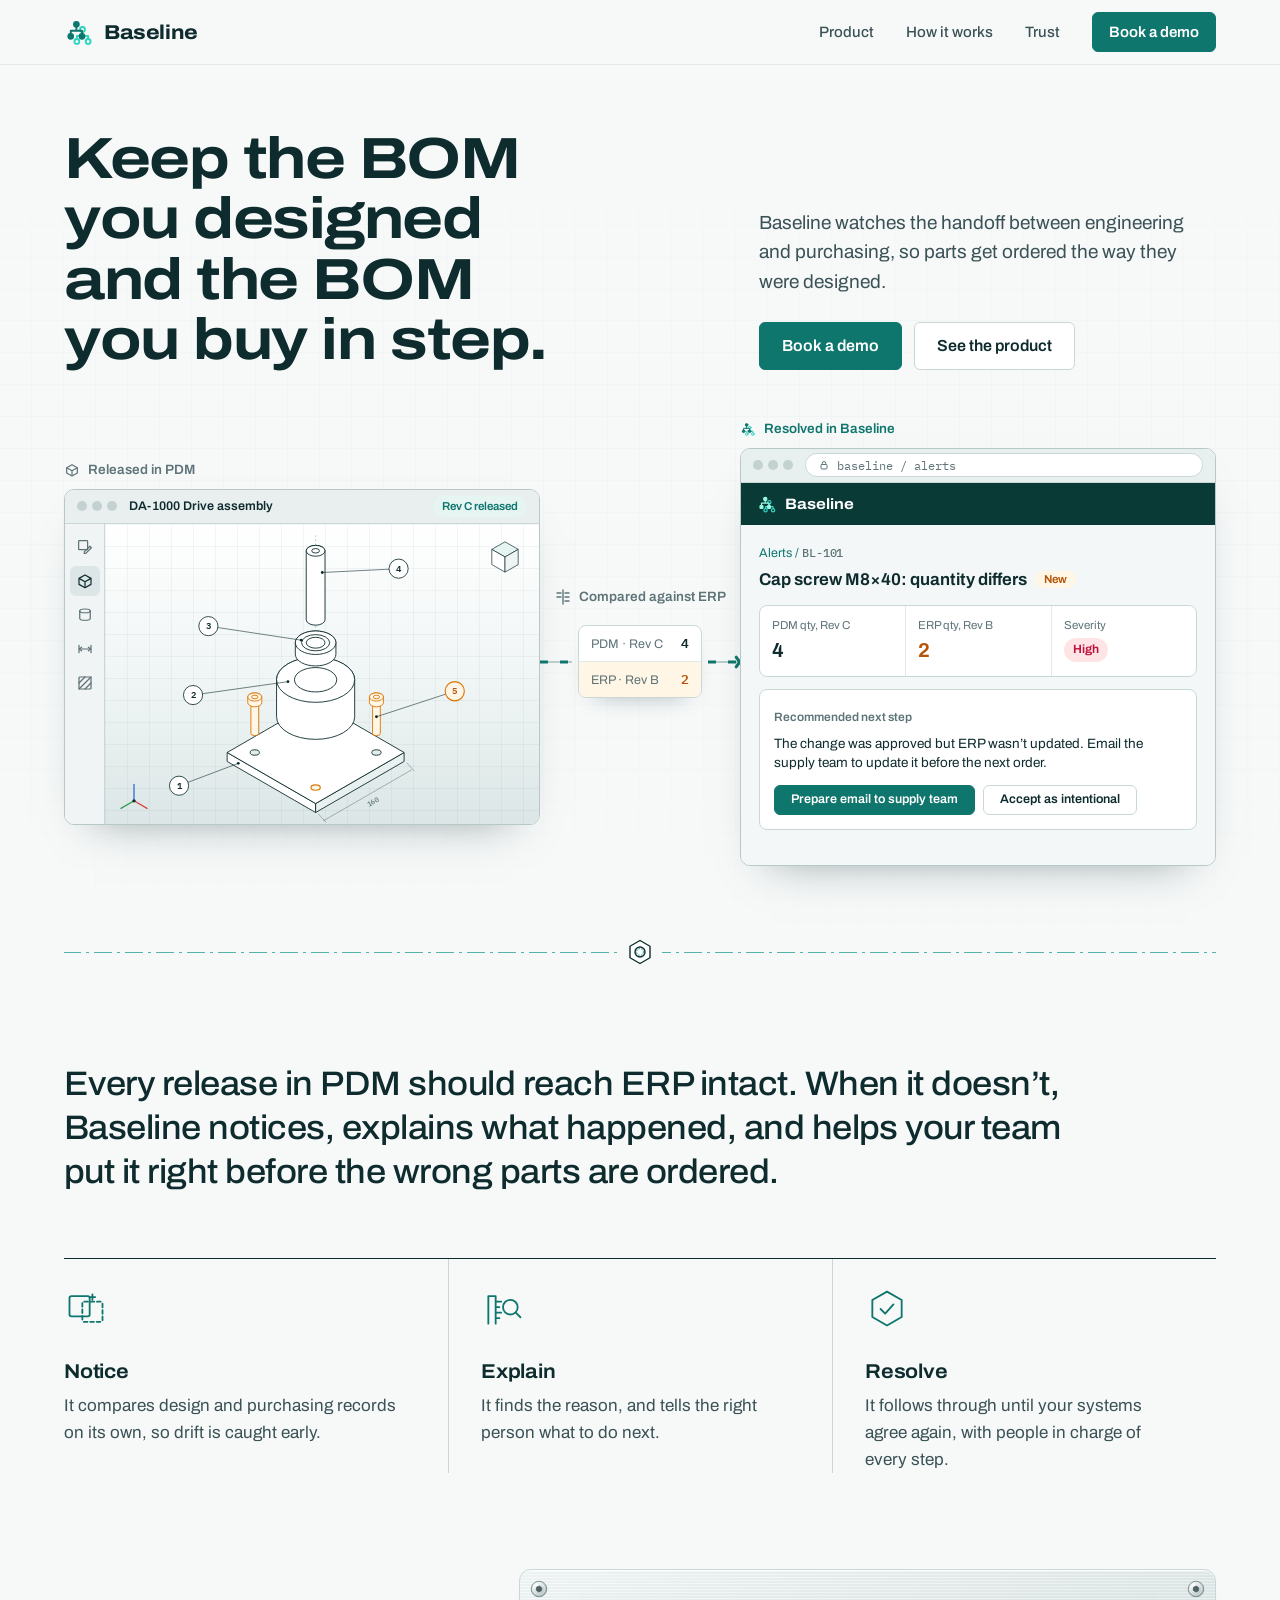
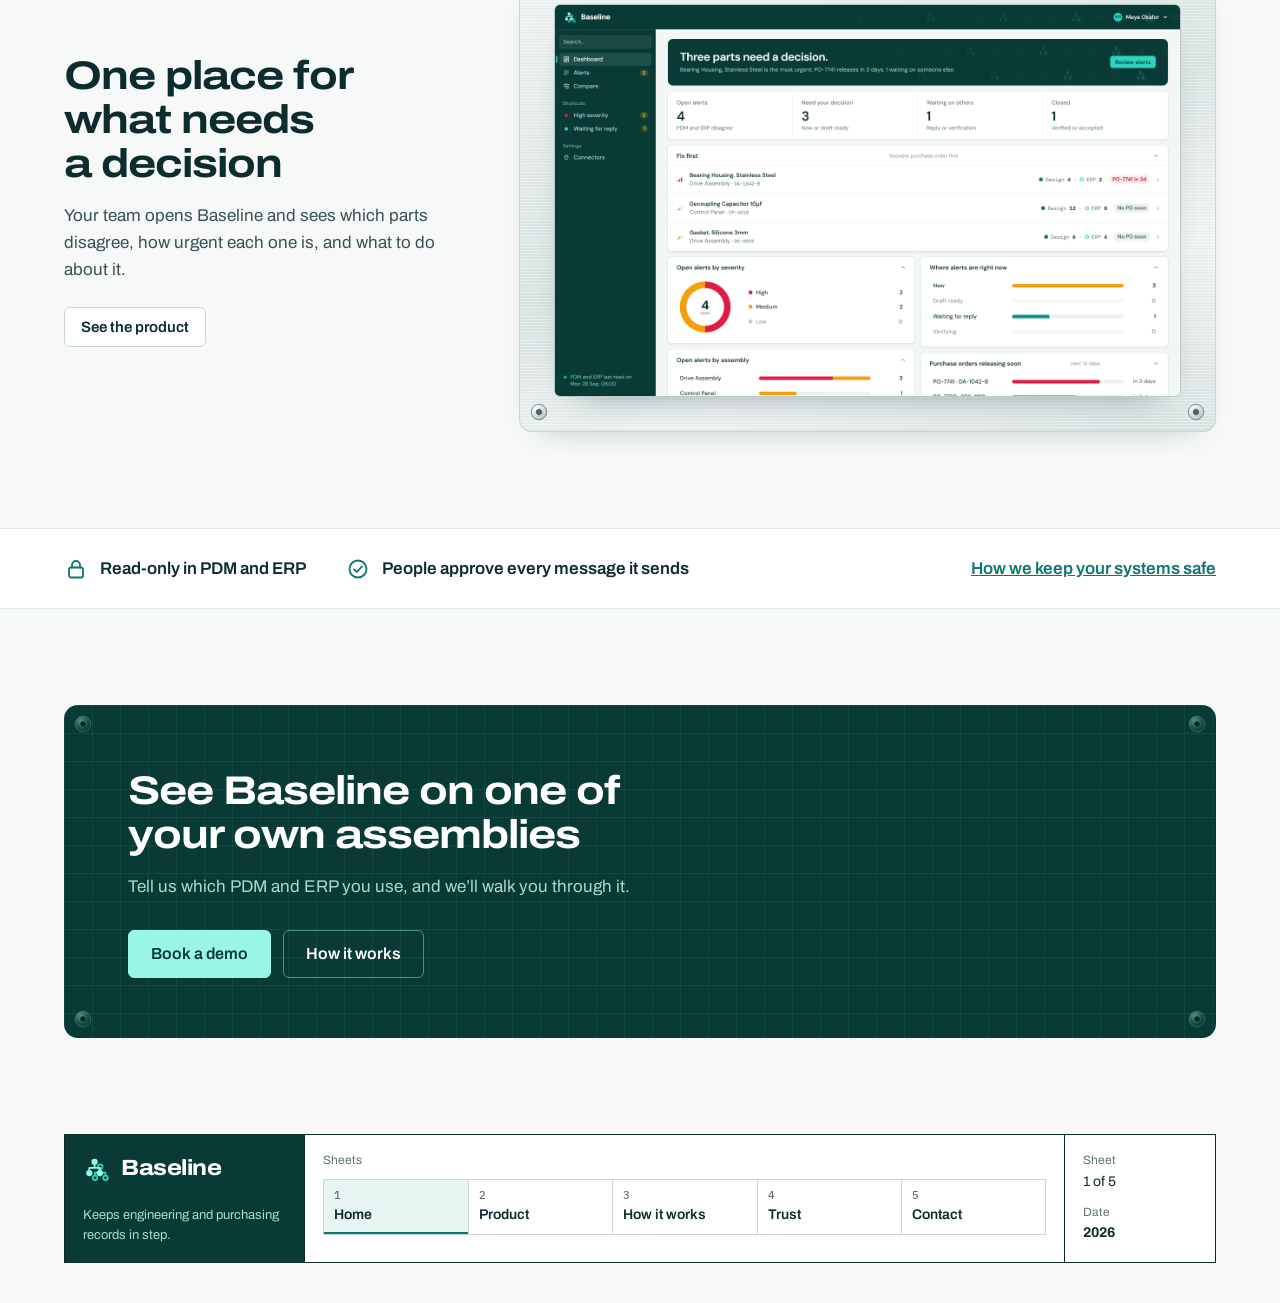
==== baseline-website/index.html @ caf416b6 "initial_draft_website" ====
<!doctype html>
<html lang="en">
<head>
<meta charset="utf-8">
<meta name="viewport" content="width=device-width, initial-scale=1">
<title>Baseline | Keep PDM and ERP in step</title>
<meta name="description" content="Baseline keeps the BOM your engineers release and the BOM your purchasing team orders from in agreement.">
<link rel="icon" href="assets/img/logo.svg" type="image/svg+xml">
<link rel="preconnect" href="https://fonts.googleapis.com">
<link rel="preconnect" href="https://fonts.gstatic.com" crossorigin>
<link href="https://fonts.googleapis.com/css2?family=Archivo:wdth,wght@62..125,400..800&family=IBM+Plex+Mono:wght@400;500;600&display=swap" rel="stylesheet">
<link rel="stylesheet" href="assets/css/styles.css">
</head>
<body>
<a class="skip" href="#main">Skip to content</a>

<header class="nav">
  <div class="wrap nav-in">
    <a class="brand" href="index.html" aria-label="Baseline home"><img src="assets/img/logo.svg" width="30" height="30" alt="">Baseline</a>
    <button class="nav-toggle" type="button" aria-expanded="false" aria-controls="nav-links">Menu</button>
    <nav id="nav-links" class="nav-links" aria-label="Primary">
      <a href="product.html">Product</a>
      <a href="how-it-works.html">How it works</a>
      <a href="trust.html">Trust</a>
      <a class="btn btn-p" href="contact.html">Book a demo</a>
    </nav>
  </div>
</header>

<main id="main">

<section class="hero">
  <div class="wrap">
    <div class="hero-top">
      <h1>Keep the BOM you designed and the BOM you buy in step.</h1>
      <div>
        <p class="lede">Baseline watches the handoff between engineering and purchasing, so parts get ordered the way they were designed.</p>
        <div class="cta-row">
          <a class="btn btn-p btn-lg" href="contact.html">Book a demo</a>
          <a class="btn btn-lg" href="product.html">See the product</a>
        </div>
      </div>
    </div>

    <!-- Story: released in PDM, compared against ERP, resolved in Baseline -->
    <div class="story" role="img" aria-label="A CAD tool shows the drive assembly released at Rev C with four cap screws. Baseline compares this PDM record against the ERP record, which still shows a quantity of two, and raises an alert recommending an email to the supply team.">
      <div class="win-wrap" aria-hidden="true">
          <p class="win-cap"><svg viewBox="0 0 24 24" fill="none" stroke="currentColor" stroke-width="1.8" stroke-linejoin="round"><path d="M4 8.5l8-4.5 8 4.5v8l-8 4.5-8-4.5z"/><path d="M4 8.5l8 4.5 8-4.5M12 13v8"/></svg>Released in PDM</p>
          <div class="win win-cad">
            <div class="win-bar"><span class="dots"><i></i><i></i><i></i></span><span class="win-t">DA-1000 Drive assembly</span><span class="win-tag">Rev C released</span></div>
            <div class="cad-in">
              <div class="cad-tools">
                <span><svg viewBox="0 0 24 24" fill="none" stroke="currentColor" stroke-width="1.6" stroke-linecap="round" stroke-linejoin="round"><rect x="3.5" y="3.5" width="12" height="12" rx="1"/><path d="M13 20.5l7.5-7.5-2-2L11 18.5v2z"/></svg></span>
                <span><svg viewBox="0 0 24 24" fill="none" stroke="currentColor" stroke-width="1.6" stroke-linejoin="round"><path d="M4 8.5l8-4.5 8 4.5v8l-8 4.5-8-4.5z"/><path d="M4 8.5l8 4.5 8-4.5M12 13v8"/></svg></span>
                <span><svg viewBox="0 0 24 24" fill="none" stroke="currentColor" stroke-width="1.6" stroke-linecap="round"><ellipse cx="12" cy="6.5" rx="7" ry="2.5"/><path d="M5 6.5v10c0 1.4 3.1 2.5 7 2.5s7-1.1 7-2.5v-10"/></svg></span>
                <span><svg viewBox="0 0 24 24" fill="none" stroke="currentColor" stroke-width="1.6" stroke-linecap="round" stroke-linejoin="round"><path d="M4 7v10M20 7v10M4 12h16"/><path d="M7.5 9.5L4.5 12l3 2.5M16.5 9.5l3 2.5-3 2.5"/></svg></span>
                <span><svg viewBox="0 0 24 24" fill="none" stroke="currentColor" stroke-width="1.6" stroke-linecap="round"><rect x="4" y="4" width="16" height="16" rx="1"/><path d="M4 12l8-8M4 20L20 4M12 20l8-8"/></svg></span>
              </div>
              <div class="cad-vp">
<!--ASSEMBLY-->
<svg class="asm" viewBox="40 0 500 470" aria-hidden="true">
<g class="cl"><path d="M280 452V18"/><path d="M375.3 358V268"/><path d="M184.7 358V268"/></g>
<g class="parts">
<g class="p1">
<path class="ln fill" pathLength="1" d="M141.4 358L280 438L280 452L141.4 372Z"/>
<path class="ln fill shade" pathLength="1" d="M418.6 358L280 438L280 452L418.6 372Z"/>
<path class="ln fill" pathLength="1" d="M280 278L418.6 358L280 438L141.4 358Z"/>
<ellipse class="ln hole miss" pathLength="1" cx="280" cy="413" rx="7.3" ry="4.2"/>
<ellipse class="ln hole" pathLength="1" cx="375.3" cy="358" rx="7.3" ry="4.2"/>
<ellipse class="ln hole" pathLength="1" cx="184.7" cy="358" rx="7.3" ry="4.2"/>
<ellipse class="ln hole miss" pathLength="1" cx="280" cy="303" rx="7.3" ry="4.2"/>
</g>
<g class="p5">
<path class="ln bolt fill" pathLength="1" d="M369.2 280L369.2 328A6.1 3.5 0 0 0 381.4 328L381.4 280A6.1 3.5 0 0 0 369.2 280Z"/><ellipse class="ln bolt fill" pathLength="1" cx="375.3" cy="280" rx="6.1" ry="3.5"/>
<path class="ln bolt fill" pathLength="1" d="M364.3 271L364.3 280A11 6.4 0 0 0 386.3 280L386.3 271A11 6.4 0 0 0 364.3 271Z"/><ellipse class="ln bolt fill" pathLength="1" cx="375.3" cy="271" rx="11" ry="6.4"/>
<ellipse class="ln bolt" pathLength="1" cx="375.3" cy="271" rx="4.9" ry="2.8"/>
<path class="ln bolt fill" pathLength="1" d="M178.6 280L178.6 328A6.1 3.5 0 0 0 190.8 328L190.8 280A6.1 3.5 0 0 0 178.6 280Z"/><ellipse class="ln bolt fill" pathLength="1" cx="184.7" cy="280" rx="6.1" ry="3.5"/>
<path class="ln bolt fill" pathLength="1" d="M173.7 271L173.7 280A11 6.4 0 0 0 195.7 280L195.7 271A11 6.4 0 0 0 173.7 271Z"/><ellipse class="ln bolt fill" pathLength="1" cx="184.7" cy="271" rx="11" ry="6.4"/>
<ellipse class="ln bolt" pathLength="1" cx="184.7" cy="271" rx="4.9" ry="2.8"/>
</g>
<g class="p2">
<path class="ln fill" pathLength="1" d="M218.8 244L218.8 302A61.2 35.4 0 0 0 341.2 302L341.2 244A61.2 35.4 0 0 0 218.8 244Z"/><ellipse class="ln fill" pathLength="1" cx="280" cy="244" rx="61.2" ry="35.4"/>
<ellipse class="ln" pathLength="1" cx="280" cy="244" rx="33.1" ry="19.1"/>
</g>
<g class="p3">
<path class="ln fill" pathLength="1" d="M248.2 186L248.2 204A31.8 18.4 0 0 0 311.8 204L311.8 186A31.8 18.4 0 0 0 248.2 186Z"/><ellipse class="ln fill" pathLength="1" cx="280" cy="186" rx="31.8" ry="18.4"/>
<ellipse class="ln" pathLength="1" cx="280" cy="186" rx="22" ry="12.7"/>
<ellipse class="ln" pathLength="1" cx="280" cy="186" rx="14.7" ry="8.5"/>
</g>
<g class="p4">
<path class="ln fill" pathLength="1" d="M265.3 42L265.3 150A14.7 8.5 0 0 0 294.7 150L294.7 42A14.7 8.5 0 0 0 265.3 42Z"/><ellipse class="ln fill" pathLength="1" cx="280" cy="42" rx="14.7" ry="8.5"/>
<ellipse class="ln" pathLength="1" cx="280" cy="42" rx="6.1" ry="3.5"/>
</g>
</g>
<g class="balloons">
<g class="bl"><path class="lead" d="M80 404.7L158.8 375"/><circle class="dot" cx="158.8" cy="375" r="2.2"/><circle class="ring" cx="66" cy="410" r="15"/><text x="66" y="415">1</text></g>
<g class="bl"><path class="lead" d="M102.9 265.9L236.7 247"/><circle class="dot" cx="236.7" cy="247" r="2.2"/><circle class="ring" cx="88" cy="268" r="15"/><text x="88" y="273">2</text></g>
<g class="bl"><path class="lead" d="M126.8 162.2L257.5 182"/><circle class="dot" cx="257.5" cy="182" r="2.2"/><circle class="ring" cx="112" cy="160" r="15"/><text x="112" y="165">3</text></g>
<g class="bl"><path class="lead" d="M395 70.8L290.4 76"/><circle class="dot" cx="290.4" cy="76" r="2.2"/><circle class="ring" cx="410" cy="70" r="15"/><text x="410" y="75">4</text></g>
<g class="bl bl-miss"><path class="lead" d="M483.7 266.6L375.3 302"/><circle class="dot" cx="375.3" cy="302" r="2.2"/><circle class="ring" cx="498" cy="262" r="15"/><text x="498" y="267">5</text></g>
</g>
<g class="dim"><path d="M422.6 374L434.7 387M284 454L296.1 467"/><path class="arr" d="M430.7 385L292.1 465"/><text transform="translate(371.4 439) rotate(-30)">160</text></g>
</svg>
<!--/ASSEMBLY-->
                <svg class="vcube" viewBox="0 0 90 96"><path d="M45 16l27 15.5-27 15.5-27-15.5z" fill="#E6F4F2" stroke="#0E2B2E" stroke-width="1.4" stroke-linejoin="round"/><path d="M18 31.5l27 15.5v31L18 62.5z" fill="#FFFFFF" stroke="#0E2B2E" stroke-width="1.4" stroke-linejoin="round"/><path d="M45 47l27-15.5v31L45 78z" fill="#EEF3F3" stroke="#0E2B2E" stroke-width="1.4" stroke-linejoin="round"/></svg>
                <svg class="triad" viewBox="0 0 70 70"><g stroke-width="2.4" stroke-linecap="round" fill="none"><path d="M35 42L59 56" stroke="#D9463B"/><path d="M35 42L11 56" stroke="#2E9D4F"/><path d="M35 42V12" stroke="#2F6FD6"/></g><circle cx="35" cy="42" r="3" fill="#0E2B2E"/></svg>
              </div>
            </div>
          </div>
      </div>

      <div class="story-mid" aria-hidden="true">
        <p class="win-cap"><svg viewBox="0 0 16 16" fill="none" stroke="currentColor" stroke-width="1.4" stroke-linecap="round"><path d="M8 1v14"/><path d="M2 4h4M2 8h4M10 4h4M10 8h4M10 12h4"/></svg>Compared against ERP</p>
        <div class="rec-flow">
          <svg class="wire wire-l" viewBox="0 0 100 20" preserveAspectRatio="none"><path class="wire-base" d="M0 10H100"/><path class="wire-flow" d="M0 10H100"/></svg>
          <div class="rec-chip">
            <div class="rec-row"><span>PDM · Rev C</span><b>4</b></div>
            <div class="rec-row rec-diff"><span>ERP · Rev B</span><b>2</b></div>
          </div>
          <svg class="wire wire-r" viewBox="0 0 100 20" preserveAspectRatio="none"><path class="wire-base" d="M0 10H100"/><path class="wire-flow" d="M0 10H100"/><path class="wire-head" d="M88 3L99 10L88 17"/></svg>
        </div>
      </div>

      <div class="win-wrap bl-wrap" aria-hidden="true">
        <p class="win-cap cap-bl"><img src="assets/img/logo.svg" width="16" height="16" alt="">Resolved in Baseline</p>
        <div class="win win-bl">
          <div class="win-bar bw"><span class="dots"><i></i><i></i><i></i></span><span class="bw-url"><svg viewBox="0 0 24 24" fill="none" stroke="currentColor" stroke-width="2" stroke-linecap="round"><rect x="6" y="11" width="12" height="9" rx="2"/><path d="M8.5 11V8.5a3.5 3.5 0 0 1 7 0V11"/></svg>baseline / alerts</span></div>
          <div class="bl-top"><img src="assets/img/logo-light.svg" width="20" height="20" alt="">Baseline</div>
          <div class="bl-body">
            <p class="bl-wait"><span class="spin"></span>Reading PDM and ERP…</p>
            <div class="bl-alert">
              <p class="bl-crumb">Alerts / <span class="pn">BL-101</span></p>
              <h4>Cap screw M8×40: quantity differs <span class="new">New</span></h4>
              <div class="bl-stats">
                <div><span>PDM qty, Rev C</span><b>4</b></div>
                <div class="st-erp"><span>ERP qty, Rev B</span><b>2</b></div>
                <div><span>Severity</span><b class="sev">High</b></div>
              </div>
              <div class="bl-rec">
                <span class="bl-k">Recommended next step</span>
                <p>The change was approved but ERP wasn’t updated. Email the supply team to update it before the next order.</p>
                <div class="bl-btns"><span class="btn btn-p btn-sm">Prepare email to supply team</span><span class="btn btn-sm">Accept as intentional</span></div>
              </div>
            </div>
          </div>
        </div>
      </div>
    </div>
  </div>
</section>

<div class="cl-rule" aria-hidden="true"></div>

<section class="sec">
  <div class="wrap">
    <p class="statement">Every release in PDM should reach ERP intact. When it doesn’t, Baseline notices, explains what happened, and helps your team put it right before the wrong parts are ordered.</p>
    <div class="pillars">
      <div class="pillar">
        <svg class="ic" viewBox="0 0 48 48" fill="none" stroke="currentColor" stroke-width="2" stroke-linecap="round" stroke-linejoin="round" aria-hidden="true"><rect x="6" y="10" width="22" height="22" rx="2"/><rect x="20" y="16" width="22" height="22" rx="2" stroke-dasharray="4 3"/><path d="M31 8v6M28 11h6"/></svg>
        <h3>Notice</h3>
        <p>It compares design and purchasing records on its own, so drift is caught early.</p>
      </div>
      <div class="pillar">
        <svg class="ic" viewBox="0 0 48 48" fill="none" stroke="currentColor" stroke-width="2" stroke-linecap="round" stroke-linejoin="round" aria-hidden="true"><path d="M8 40V10h8v30M16 16h6M16 22h4M16 28h6M16 34h4"/><circle cx="32" cy="22" r="8"/><path d="M38 28l5 5"/></svg>
        <h3>Explain</h3>
        <p>It finds the reason, and tells the right person what to do next.</p>
      </div>
      <div class="pillar">
        <svg class="ic" viewBox="0 0 48 48" fill="none" stroke="currentColor" stroke-width="2" stroke-linecap="round" stroke-linejoin="round" aria-hidden="true"><path d="M24 5l16 9.25v18.5L24 42 8 32.75v-18.5z"/><path d="M17 24l5 5 9-10"/></svg>
        <h3>Resolve</h3>
        <p>It follows through until your systems agree again, with people in charge of every step.</p>
      </div>
    </div>
  </div>
</section>

<section class="sec" style="padding-top:0">
  <div class="wrap glimpse">
    <div class="glimpse-copy">
      <h2>One place for what needs a decision</h2>
      <p>Your team opens Baseline and sees which parts disagree, how urgent each one is, and what to do about it.</p>
      <a class="btn" href="product.html">See the product</a>
    </div>
    <div class="plate bolted">
      <img src="assets/img/screens/dashboard.png" width="2880" height="1800" loading="lazy" alt="Baseline dashboard showing three parts that need a decision, with the bearing housing listed first because its purchase order releases in three days.">
    </div>
  </div>
</section>

<section class="trust-strip">
  <div class="wrap trust-in">
    <p><svg viewBox="0 0 24 24" fill="none" stroke="currentColor" stroke-width="1.8" stroke-linecap="round" stroke-linejoin="round" aria-hidden="true"><rect x="5" y="10.5" width="14" height="10" rx="2"/><path d="M8 10.5V8a4 4 0 0 1 8 0v2.5"/></svg>Read-only in PDM and ERP</p>
    <p><svg viewBox="0 0 24 24" fill="none" stroke="currentColor" stroke-width="1.8" stroke-linecap="round" stroke-linejoin="round" aria-hidden="true"><circle cx="12" cy="12" r="8.5"/><path d="M8 12.3l2.8 2.8 5.2-5.6"/></svg>People approve every message it sends</p>
    <a href="trust.html">How we keep your systems safe</a>
  </div>
</section>

<section class="cta-band">
  <div class="wrap">
    <div class="cta-plate bolted bolted-dark">
      <h2>See Baseline on one of your own assemblies</h2>
      <p>Tell us which PDM and ERP you use, and we’ll walk you through it.</p>
      <div class="cta-row"><a class="btn btn-mint btn-lg" href="contact.html">Book a demo</a><a class="btn btn-lg" href="how-it-works.html">How it works</a></div>
    </div>
  </div>
</section>

</main>

<footer class="foot">
  <div class="wrap">
    <div class="tblock">
      <div class="tb-brand"><strong><img src="assets/img/logo-light.svg" width="28" height="28" alt="">Baseline</strong><span>Keeps engineering and purchasing records in step.</span></div>
      <nav aria-label="Site"><span class="tb-label">Sheets</span>
        <div class="sheets"><a href="index.html" aria-current="page"><span>1</span>Home</a><a href="product.html"><span>2</span>Product</a><a href="how-it-works.html"><span>3</span>How it works</a><a href="trust.html"><span>4</span>Trust</a><a href="contact.html"><span>5</span>Contact</a></div>
      </nav>
      <div class="tb-meta"><div><span>Sheet</span>1 of 5</div><div><span>Date</span><b class="year">2026</b></div></div>
    </div>
  </div>
</footer>

<script src="assets/js/main.js"></script>
</body>
</html>
---- baseline-website/assets/css/styles.css ----
/* Baseline marketing site
   CAD workspace language: drawing paper, drafting ink, brand teal,
   amber reserved for a mismatch, screws and nuts as hardware. */

:root {
  --paper: #F7F9F9;
  --sheet: #FFFFFF;
  --ink: #0E2B2E;
  --body: #3A5155;
  --muted: #5E7478;
  --line: #C9D8D7;
  --grid: #E1EAE9;
  --panel: #F1F5F5;
  --teal: #0F766E;
  --teal-2: #0D9488;
  --teal-wash: #E6F4F2;
  --deep: #0A3A36;
  --deep-2: #0E4A45;
  --mint: #99F6E4;
  --amber: #D97706;
  --amber-ink: #B45309;
  --amber-wash: #FFF6E5;

  --sans: 'Archivo', system-ui, -apple-system, 'Segoe UI', sans-serif;
  --mono: 'IBM Plex Mono', ui-monospace, Consolas, monospace;

  --wrap: 1200px;
  --gut: 24px;
  --r: 6px;
  color-scheme: light;
}

*, *::before, *::after { box-sizing: border-box; }
html { scroll-behavior: smooth; }
body {
  margin: 0;
  background: var(--paper);
  color: var(--body);
  font: 400 17px/1.6 var(--sans);
  -webkit-font-smoothing: antialiased;
  text-rendering: optimizeLegibility;
}
img { max-width: 100%; height: auto; display: block; }
h1, h2, h3, h4, p, ul, ol, dl, dd, figure { margin: 0; }
ul, ol { padding: 0; list-style: none; }
a { color: var(--teal); }
:focus-visible { outline: 2px solid var(--teal-2); outline-offset: 2px; border-radius: 2px; }
.sr-only { position: absolute; width: 1px; height: 1px; overflow: hidden; clip: rect(0 0 0 0); white-space: nowrap; }
.skip { position: absolute; left: 16px; top: -60px; background: var(--ink); color: #fff; padding: 8px 14px; border-radius: var(--r); z-index: 100; }
.skip:focus { top: 12px; }
.wrap { max-width: var(--wrap); margin: 0 auto; padding: 0 var(--gut); }
.pn { font-family: var(--mono); font-weight: 500; letter-spacing: -.01em; }

/* Type: the display face uses Archivo's expanded width */
h1, h2 { color: var(--ink); font-weight: 700; font-variation-settings: 'wdth' 118; letter-spacing: -.025em; text-wrap: balance; }
h1 { font-size: clamp(36px, 4.6vw, 58px); line-height: 1.04; }
h2 { font-size: clamp(28px, 3.2vw, 40px); line-height: 1.1; }
h3 { color: var(--ink); font-size: 20px; line-height: 1.3; font-weight: 650; font-variation-settings: 'wdth' 108; letter-spacing: -.01em; }
.lede { font-size: 19px; line-height: 1.55; max-width: 34em; }

/* Buttons */
.btn {
  display: inline-flex; align-items: center; justify-content: center; gap: 8px;
  height: 40px; padding: 0 16px;
  border: 1px solid var(--line); border-radius: var(--r);
  background: var(--sheet); color: var(--ink);
  font: 600 15px/1 var(--sans); text-decoration: none; white-space: nowrap; cursor: pointer;
  transition: background-color .15s, border-color .15s;
}
.btn:hover { border-color: var(--ink); }
.btn-p { background: var(--teal); border-color: var(--teal); color: #fff; }
.btn-p:hover { background: var(--deep); border-color: var(--deep); }
.btn-lg { height: 48px; padding: 0 22px; font-size: 16px; }
.btn-mint { background: var(--mint); border-color: var(--mint); color: var(--deep); }
.btn-mint:hover { background: #fff; border-color: #fff; }
.cta-row { display: flex; flex-wrap: wrap; gap: 12px; }

/* Header */
.nav { position: sticky; top: 0; z-index: 20; background: rgba(247, 249, 249, .94); backdrop-filter: blur(8px); border-bottom: 1px solid var(--grid); }
.nav-in { display: flex; align-items: center; justify-content: space-between; height: 64px; }
.brand { display: flex; align-items: center; gap: 10px; color: var(--ink); font-weight: 750; font-size: 20px; font-variation-settings: 'wdth' 112; letter-spacing: -.02em; text-decoration: none; }
.nav-links { display: flex; align-items: center; gap: 4px; }
.nav-links a:not(.btn) { position: relative; display: flex; align-items: center; height: 64px; padding: 0 14px; color: var(--body); font-size: 15px; font-weight: 500; text-decoration: none; }
.nav-links a:not(.btn):hover { color: var(--ink); }
.nav-links a:not(.btn)[aria-current="page"] { color: var(--ink); font-weight: 650; }
.nav-links a:not(.btn)[aria-current="page"]::after { content: ""; position: absolute; left: 14px; right: 14px; bottom: -1px; height: 2px; background: var(--teal); }
.nav-links .btn { margin-left: 14px; }
.nav-toggle { display: none; }

/* Hardware: screws in the corners of a bolted panel */
.bolted {
  --screw: url("../img/screw.svg");
  background-image: var(--screw), var(--screw), var(--screw), var(--screw);
  background-repeat: no-repeat;
  background-size: 18px 18px;
  background-position: top 10px left 10px, top 10px right 10px, bottom 10px left 10px, bottom 10px right 10px;
}
.bolted-dark { --screw: url("../img/screw-dark.svg"); }

/* Light bolted panels read as brushed steel plates, so the screws belong to something */
.bolted:not(.bolted-dark), .note-box {
  box-shadow: inset 0 1px 0 rgba(255, 255, 255, .9), inset 0 -1px 0 rgba(14, 43, 46, .08), 0 14px 30px -24px rgba(14, 43, 46, .45);
}
.bolted:not(.bolted-dark) {
  background-image: var(--screw), var(--screw), var(--screw), var(--screw),
    repeating-linear-gradient(0deg, rgba(255, 255, 255, .28) 0 1px, rgba(14, 43, 46, .022) 1px 3px),
    linear-gradient(160deg, var(--m1, #F3F7F7) 0%, var(--m2, #DCE6E5) 48%, var(--m1, #F3F7F7) 72%, var(--m2, #DCE6E5) 100%);
  background-repeat: no-repeat, no-repeat, no-repeat, no-repeat, repeat, no-repeat;
  background-size: 18px 18px, 18px 18px, 18px 18px, 18px 18px, auto, 100% 100%;
  background-position: top 10px left 10px, top 10px right 10px, bottom 10px left 10px, bottom 10px right 10px, 0 0, 0 0;
}

/* Centre-line divider with a nut */
.cl-rule { position: relative; height: 28px; margin: 0 auto; max-width: var(--wrap); }
.cl-rule::before { content: ""; position: absolute; left: var(--gut); right: var(--gut); top: 50%; border-top: 1.2px solid var(--line); border-image: repeating-linear-gradient(90deg, var(--teal-2) 0 18px, transparent 18px 23px, var(--teal-2) 23px 26px, transparent 26px 31px) 1; opacity: .7; }
.cl-rule::after { content: ""; position: absolute; left: 50%; top: 0; width: 28px; height: 28px; margin-left: -14px; background: var(--paper) url("../img/nut.svg") center / 28px no-repeat; box-shadow: 0 0 0 8px var(--paper); }

/* ---------- Home hero ---------- */
.hero { padding: 64px 0 72px; background-image: linear-gradient(var(--grid) 1px, transparent 1px), linear-gradient(90deg, var(--grid) 1px, transparent 1px); background-size: 32px 32px; background-position: -1px -1px; position: relative; }
.hero::before { content: ""; position: absolute; inset: 0; background: linear-gradient(180deg, var(--paper) 0%, rgba(247,249,249,.7) 40%, rgba(247,249,249,.92) 100%); pointer-events: none; }
.hero > .wrap { position: relative; }
.hero-top { display: grid; grid-template-columns: minmax(0, 7fr) minmax(0, 5fr); gap: 56px; align-items: end; margin-bottom: 48px; }
.hero-top .lede { margin-bottom: 26px; }

/* Hero story: CAD/PDM and ERP disagree, Baseline in the browser resolves it */
.story { display: grid; grid-template-columns: minmax(0, 1fr) minmax(170px, 200px) minmax(0, 1fr); align-items: center; }
.win-cap { display: flex; align-items: center; gap: 8px; margin-bottom: 8px; font-size: 13.5px; font-weight: 600; color: var(--muted); }
.win-cap svg { width: 16px; height: 16px; color: var(--muted); }
.cap-bl { color: var(--teal); }
.win { background: var(--sheet); border: 1px solid #B7C8C7; border-radius: 10px; overflow: hidden; box-shadow: 0 22px 44px -30px rgba(14, 43, 46, .5); }
.win-bar { display: flex; align-items: center; gap: 12px; height: 34px; padding: 0 12px; background: #E9EEEE; border-bottom: 1px solid var(--line); font-size: 12.5px; color: var(--ink); }
.win-bar .dots { display: flex; gap: 5px; flex: none; }
.win-bar .dots i { width: 10px; height: 10px; border-radius: 50%; background: #C3D2D1; }
.win-t { font-weight: 600; white-space: nowrap; overflow: hidden; text-overflow: ellipsis; }
.win-tag { margin-left: auto; flex: none; font-size: 11.5px; font-weight: 600; color: var(--teal); background: var(--teal-wash); border-radius: 999px; padding: 1px 9px; }
.win-tag-q { color: var(--muted); background: #E1E8E8; }

/* CAD window: grey chrome, vertical toolbar, gradient viewport */
.cad-in { display: grid; grid-template-columns: 40px minmax(0, 1fr); }
.cad-tools { display: flex; flex-direction: column; align-items: center; gap: 4px; padding: 8px 0; background: #F1F4F4; border-right: 1px solid var(--line); }
.cad-tools span { width: 30px; height: 30px; display: grid; place-items: center; border-radius: 6px; color: #5B6F72; }
.cad-tools span:nth-child(2) { background: #DDE6E6; color: var(--ink); }
.cad-tools svg { width: 18px; height: 18px; }
.cad-vp { position: relative; background: linear-gradient(180deg, #FFFFFF 0%, #EDF3F3 60%, #DCE6E6 100%); }
.cad-vp::before { content: ""; position: absolute; inset: 0; background-image: linear-gradient(rgba(14,43,46,.045) 1px, transparent 1px), linear-gradient(90deg, rgba(14,43,46,.045) 1px, transparent 1px); background-size: 22px 22px; pointer-events: none; }
.cad-vp .asm { position: relative; display: block; width: 100%; height: auto; max-height: 300px; margin: 0 auto; overflow: visible; }
.cad-vp .vcube { position: absolute; top: 10px; right: 12px; width: 44px; }
.cad-vp .triad { position: absolute; left: 10px; bottom: 8px; width: 38px; }

/* The middle stage: PDM and ERP records compared, before Baseline resolves it */
.story-mid { display: flex; flex-direction: column; align-items: center; gap: 10px; }
.rec-flow { display: flex; align-items: center; justify-content: center; gap: 6px; width: 100%; }
.wire { flex: 1; height: 14px; min-width: 20px; overflow: visible; }
.wire path { fill: none; vector-effect: non-scaling-stroke; }
.wire-base { stroke: #B9CDCC; stroke-width: 2; }
.wire-flow { stroke: var(--teal); stroke-width: 3; stroke-dasharray: 8 12; opacity: 0; animation: fade .3s ease-out .2s forwards, flow 1.2s linear .2s infinite; }
.wire-r .wire-flow { animation-delay: 2s, 2s; }
.wire-head { stroke: var(--teal); stroke-width: 3; stroke-linecap: round; stroke-linejoin: round; opacity: 0; animation: fade .3s ease-out 2s forwards; }
@keyframes flow { to { stroke-dashoffset: -32; } }

.rec-chip { flex: none; background: var(--sheet); border: 1px solid var(--line); border-radius: 8px; overflow: hidden; opacity: 0; animation: fade .4s ease-out 1.4s forwards; box-shadow: 0 12px 26px -18px rgba(14, 43, 46, .45); }
.rec-row { display: flex; align-items: baseline; justify-content: space-between; gap: 18px; padding: 7px 12px; font-size: 12.5px; white-space: nowrap; }
.rec-row span { color: var(--muted); }
.rec-row b { color: var(--ink); font-family: var(--mono); font-weight: 600; }
.rec-row + .rec-row { border-top: 1px solid var(--grid); }
.rec-diff { animation: rec-flag .4s ease-out 1.9s forwards; }
.rec-diff b { animation: rec-flag-ink .4s ease-out 1.9s forwards; }
@keyframes rec-flag { to { background: var(--amber-wash); } }
@keyframes rec-flag-ink { to { color: var(--amber-ink); } }

/* Baseline window: browser chrome + the prototype's alert view */
.bw { background: #E8EFEF; }
.bw-url { flex: 1; display: flex; align-items: center; gap: 7px; height: 24px; padding: 0 12px; background: var(--sheet); border: 1px solid var(--line); border-radius: 999px; color: var(--muted); font-family: var(--mono); font-size: 12px; white-space: nowrap; overflow: hidden; }
.bw-url svg { width: 12px; height: 12px; flex: none; }
.bl-top { display: flex; align-items: center; gap: 8px; height: 42px; padding: 0 16px; background: var(--deep); color: #fff; font-weight: 700; font-size: 15px; font-variation-settings: 'wdth' 110; }
.bl-body { position: relative; padding: 18px 18px 20px; background: #F4F7F7; min-height: 340px; }
.bl-wait { position: absolute; inset: 0; display: flex; align-items: center; justify-content: center; gap: 10px; font-size: 14px; color: var(--muted); animation: out .3s ease-out 1.95s forwards; }
.spin { width: 16px; height: 16px; border-radius: 50%; border: 2px solid var(--line); border-top-color: var(--teal-2); animation: spin .8s linear infinite; }
@keyframes spin { to { transform: rotate(360deg); } }
@keyframes out { to { opacity: 0; visibility: hidden; } }
.bl-alert { opacity: 0; animation: fade .4s ease-out 2.05s forwards; }
.bl-crumb { font-size: 12.5px; color: var(--teal); margin-bottom: 6px; }
.bl-crumb .pn { color: var(--muted); font-size: 12px; }
.bl-alert h4 { display: flex; flex-wrap: wrap; align-items: center; gap: 8px; font-size: 17px; line-height: 1.3; color: var(--ink); font-weight: 650; margin-bottom: 14px; }
.new { font-size: 11.5px; font-weight: 600; color: var(--amber-ink); background: var(--amber-wash); border-radius: 999px; padding: 1px 9px; }
.bl-stats { display: grid; grid-template-columns: repeat(3, minmax(0, 1fr)); background: var(--sheet); border: 1px solid var(--line); border-radius: 8px; overflow: hidden; }
.bl-stats > div { padding: 10px 12px; }
.bl-stats > div + div { border-left: 1px solid var(--grid); }
.bl-stats span { display: block; font-size: 11.5px; color: var(--muted); }
.bl-stats b { font-size: 20px; color: var(--ink); font-weight: 650; }
.bl-stats .st-erp b { color: var(--amber-ink); }
.bl-stats .sev { font-size: 12px; color: #BE123C; background: #FFE4E6; border-radius: 999px; padding: 2px 9px; display: inline-block; margin-top: 4px; }
.bl-rec { margin-top: 12px; background: var(--sheet); border: 1px solid var(--line); border-radius: 8px; padding: 12px 14px 14px; opacity: 0; animation: fade .4s ease-out 2.35s forwards; }
.bl-k { font-size: 12px; font-weight: 600; color: var(--muted); }
.bl-rec p { font-size: 13.5px; line-height: 1.45; color: var(--ink); margin: 4px 0 12px; }
.bl-btns { display: flex; flex-wrap: wrap; gap: 8px; }
.bl-btns .btn { height: 30px; font-size: 12.5px; cursor: default; }

/* Assembly drawing */
.asm .ln { fill: none; stroke: var(--ink); stroke-width: 1.4; stroke-linejoin: round; }
.asm .fill { fill: #FFFFFF; }
.asm .shade { fill: #E9F0F0; }
.asm .hole { fill: #E4ECEC; }
.asm .cl path { fill: none; stroke: var(--teal-2); stroke-width: .9; stroke-dasharray: 16 4 3 4; opacity: .75; }
.asm .lead { fill: none; stroke: var(--ink); stroke-width: .9; }
.asm .dot { fill: var(--ink); }
.asm .ring { fill: #FFFFFF; stroke: var(--ink); stroke-width: 1.3; }
.asm text { font: 600 14px var(--mono); fill: var(--ink); text-anchor: middle; }
.asm .dim path { fill: none; stroke: var(--muted); stroke-width: .8; }
.asm .dim text { font: 500 11px var(--mono); fill: var(--muted); }

/* One orchestrated moment: the parts ink in, then the mismatch lights up */
.asm .parts .ln { stroke-dasharray: 1; stroke-dashoffset: 1; animation: ink 1.1s cubic-bezier(.4, 0, .2, 1) forwards; }
.asm .p1 .ln { animation-delay: .05s; }
.asm .p5 .ln { animation-delay: .25s; }
.asm .p2 .ln { animation-delay: .35s; }
.asm .p3 .ln { animation-delay: .55s; }
.asm .p4 .ln { animation-delay: .7s; }
.asm .balloons, .asm .dim { opacity: 0; animation: fade .5s ease-out 1.4s forwards; }
.asm .p5 .bolt { animation: ink 1.1s cubic-bezier(.4, 0, .2, 1) .25s forwards, flag .5s ease-out 1.9s forwards; }
.asm .p1 .hole.miss { animation: ink 1.1s cubic-bezier(.4, 0, .2, 1) .05s forwards, missing .5s ease-out 1.9s forwards; }
.asm .bl-miss .ring { animation: ringflag .5s ease-out 1.9s forwards; }
.asm .bl-miss text { animation: textflag .5s ease-out 1.9s forwards; }
@keyframes ink { to { stroke-dashoffset: 0; } }
@keyframes fade { to { opacity: 1; } }
@keyframes flag { to { stroke: var(--amber); fill: var(--amber-wash); } }
@keyframes missing { to { stroke: var(--amber); stroke-width: 1.8; fill: var(--amber-wash); } }
@keyframes ringflag { to { stroke: var(--amber); fill: var(--amber-wash); stroke-width: 1.8; } }
@keyframes textflag { to { fill: var(--amber-ink); } }

/* ---------- Home sections ---------- */
.sec { padding: 96px 0; }
.statement { font-size: clamp(24px, 2.7vw, 34px); line-height: 1.3; color: var(--ink); font-weight: 500; font-variation-settings: 'wdth' 106; letter-spacing: -.015em; max-width: 30em; text-wrap: pretty; }

.pillars { display: grid; grid-template-columns: repeat(3, minmax(0, 1fr)); margin-top: 64px; border-top: 1.5px solid var(--ink); }
.pillar { padding: 28px 32px 0 0; }
.pillar + .pillar { padding-left: 32px; border-left: 1px solid var(--line); }
.pillar .ic { width: 44px; height: 44px; margin-bottom: 18px; color: var(--teal); }
.pillar p { margin-top: 8px; }

.glimpse { display: grid; grid-template-columns: minmax(0, 4fr) minmax(0, 7fr); gap: 56px; align-items: center; }
.glimpse-copy p { margin: 16px 0 24px; max-width: 28em; }

/* A product screenshot mounted on a bolted plate */
.plate { background-color: #E7EEEE; border: 1px solid var(--line); border-radius: 12px; padding: 34px; }
.plate img { border-radius: 6px; border: 1px solid #B7C8C7; box-shadow: 0 18px 36px -24px rgba(14, 43, 46, .5); }

.trust-strip { background: var(--sheet); border-top: 1px solid var(--grid); border-bottom: 1px solid var(--grid); }
.trust-in { display: flex; flex-wrap: wrap; align-items: center; gap: 16px 40px; padding-top: 26px; padding-bottom: 26px; }
.trust-in p { display: flex; align-items: center; gap: 12px; color: var(--ink); font-weight: 600; font-size: 17px; }
.trust-in svg { width: 24px; height: 24px; color: var(--teal); flex: none; }
.trust-in a { margin-left: auto; font-weight: 600; }

/* Dark bolted call to action */
.cta-band { padding: 96px 0; }
.cta-plate { position: relative; background-color: var(--deep); color: #CFEFEA; border-radius: 14px; padding: 64px 64px 60px; overflow: hidden; }
.cta-plate::before { content: ""; position: absolute; inset: 0; background-image: linear-gradient(rgba(153,246,228,.07) 1px, transparent 1px), linear-gradient(90deg, rgba(153,246,228,.07) 1px, transparent 1px); background-size: 28px 28px; pointer-events: none; }
.cta-plate > * { position: relative; }
.cta-plate h2 { color: #fff; max-width: 16em; }
.cta-plate p { margin: 16px 0 30px; color: #A9D8D1; max-width: 32em; }
.cta-plate .btn:not(.btn-mint) { background: transparent; color: #fff; border-color: rgba(153,246,228,.45); }
.cta-plate .btn:not(.btn-mint):hover { border-color: #fff; }

/* ---------- Inner page header with a title block ---------- */
.phead { padding: 72px 0 64px; border-bottom: 1px solid var(--line); background-image: linear-gradient(var(--grid) 1px, transparent 1px), linear-gradient(90deg, var(--grid) 1px, transparent 1px); background-size: 32px 32px; background-position: -1px -1px; position: relative; }
.phead::before { content: ""; position: absolute; inset: 0; background: linear-gradient(90deg, var(--paper) 35%, rgba(247,249,249,.6)); pointer-events: none; }
.phead-in { position: relative; display: grid; grid-template-columns: minmax(0, 1fr) 300px; gap: 48px; align-items: end; }
.phead .lede { margin-top: 20px; }
.tblk { display: grid; grid-template-columns: 1fr 1fr; border: 1.5px solid var(--ink); background: var(--sheet); font-size: 14px; color: var(--ink); }
.tblk > div { padding: 8px 12px; border-bottom: 1px solid var(--ink); }
.tblk > div:nth-child(odd) { border-right: 1px solid var(--ink); }
.tblk > .wide { grid-column: 1 / -1; border-right: 0; }
.tblk > div:nth-last-child(-n+2) { border-bottom: 0; }
.tblk span { display: block; font-size: 11.5px; color: var(--muted); }
.tblk b { font-weight: 600; }

/* Product page: screenshots */
.shot { display: grid; grid-template-columns: minmax(0, 4fr) minmax(0, 8fr); gap: 56px; align-items: center; padding: 72px 0; }
.shot + .shot { border-top: 1px solid var(--grid); }
.shot-r { grid-template-columns: minmax(0, 8fr) minmax(0, 4fr); }
.shot-r .shot-copy { order: 2; }
.shot-copy p { margin-top: 14px; max-width: 26em; }
.shot .plate { padding: 28px; }

/* Product page: each screenshot is a window that slides onto its own coloured plate */
main { overflow-x: clip; }
.shot { --band: transparent; --block: var(--deep); --m1: #F3F7F7; --m2: #DCE6E5; --from: 120px; }
.shot-a { --band: var(--paper); --block: #0A3A36; --m1: #F2F7F6; --m2: #D6E4E2; }
.shot-b { --band: #FBF3E4; --block: #E9A53A; --m1: #FBF6EE; --m2: #EADFCB; --from: -120px; }
.shot-c { --band: #EDF2FA; --block: #3F6FC2; --m1: #F4F7FC; --m2: #D7E0EE; }
.shots .shot { padding: 104px 0; border-top: 0; background: var(--band); box-shadow: 0 0 0 100vmax var(--band); clip-path: inset(0 -100vmax); }

.shot-media { position: relative; }
.shot-block { position: absolute; inset: 0; border-radius: 14px; background: var(--block); transform: translate(22px, 22px); }
.shot-r .shot-block { transform: translate(-22px, 22px); }
.shot-media .plate { position: relative; }

.frame-bar { display: flex; align-items: center; gap: 12px; height: 30px; padding: 0 12px; background: #E9EEEE; border-bottom: 1px solid var(--line); font-size: 12px; font-weight: 600; color: var(--muted); }
.frame-bar .dots { display: flex; gap: 5px; }
.frame-bar .dots i { width: 9px; height: 9px; border-radius: 50%; background: #C3D2D1; }

/* The slide: block first, then the plate, then the window settles into it */
.js .shot .shot-block, .js .shot .plate, .js .shot .frame, .js .shot .shot-copy { transition: transform 1s cubic-bezier(.16, 1, .3, 1), opacity .7s ease; }
.js .shot:not(.in-view) .shot-block { opacity: 0; transform: translate(calc(var(--from) * 1.8), 22px); }
.js .shot:not(.in-view) .plate { opacity: 0; transform: translateX(var(--from)); }
.js .shot:not(.in-view) .frame { transform: translateY(36px); }
.js .shot:not(.in-view) .shot-copy { opacity: 0; transform: translateX(calc(var(--from) * -.35)); }
.js .shot .plate { transition-delay: .08s; }
.js .shot .frame { transition-delay: .3s; }
.js .shot .shot-copy { transition-delay: .18s; }

/* How it works: four steps */
.steps { display: grid; grid-template-columns: repeat(4, minmax(0, 1fr)); gap: 0; counter-reset: s; }
.step { position: relative; padding: 0 28px 0 0; counter-increment: s; }
.step .ic { position: relative; z-index: 1; width: 64px; height: 64px; display: grid; place-items: center; background: var(--sheet); border: 1.5px solid var(--ink); border-radius: 12px; color: var(--teal); margin-bottom: 26px; }
.step .ic svg { width: 32px; height: 32px; }
.step::after { content: ""; position: absolute; top: 32px; left: 64px; right: 0; border-top: 1.5px dashed var(--line); }
.step:last-child::after { display: none; }
.step h3::before { content: counter(s) ". "; color: var(--muted); font-weight: 500; }
.step p { margin-top: 8px; font-size: 16px; }
.note-box { margin-top: 72px; display: flex; gap: 20px; align-items: flex-start; padding: 26px 30px 26px 56px; border: 1px solid var(--line); border-radius: 10px; background-image: url("../img/screw.svg"), repeating-linear-gradient(0deg, rgba(255, 255, 255, .28) 0 1px, rgba(14, 43, 46, .022) 1px 3px), linear-gradient(160deg, #F3F7F7 0%, #DCE6E5 48%, #F3F7F7 72%, #DCE6E5 100%); background-repeat: no-repeat, repeat, no-repeat; background-size: 18px, auto, 100% 100%; background-position: left 22px top 30px, 0 0, 0 0; max-width: 760px; }
.note-box p { color: var(--ink); }

/* Trust page: promises */
.promises { display: grid; grid-template-columns: repeat(2, minmax(0, 1fr)); gap: 20px; }
.promise { position: relative; background-color: var(--sheet); border: 1px solid var(--line); border-radius: 12px; padding: 40px 40px 36px; }
.promise .ic { width: 40px; height: 40px; color: var(--teal); margin-bottom: 20px; }
.promise h3 { font-size: 23px; }
.promise p { margin-top: 10px; max-width: 30em; }

/* Contact */
.contact { display: grid; grid-template-columns: minmax(0, 5fr) minmax(0, 6fr); gap: 64px; align-items: start; }
.expect { margin-top: 32px; border-top: 1px solid var(--line); }
.expect li { display: flex; gap: 14px; padding: 16px 0; border-bottom: 1px solid var(--line); color: var(--ink); }
.expect svg { width: 22px; height: 22px; flex: none; color: var(--teal); margin-top: 2px; }
.form { background-color: var(--sheet); border: 1.5px solid var(--ink); border-radius: 4px; padding: 44px 40px 36px; display: grid; }
.field { display: flex; flex-direction: column; gap: 6px; margin-bottom: 16px; }
.field label { font-weight: 600; color: var(--ink); font-size: 15px; }
.opt { font-weight: 400; color: var(--muted); font-size: 14px; }
.field input, .field textarea { padding: 0 14px; font: inherit; font-size: 16px; color: var(--ink); border: 1px solid var(--line); border-radius: var(--r); background: #fff; }
.field input { height: 46px; }
.field textarea { padding: 12px 14px; min-height: 110px; resize: vertical; }
.field input:focus, .field textarea:focus { outline: 2px solid var(--teal-2); outline-offset: 0; border-color: var(--teal-2); }
.field input[aria-invalid="true"] { border-color: #C2410C; background: #FEF3EE; }
.err { color: #C2410C; font-size: 14px; }
.err:empty { display: none; }
.form .btn { justify-self: start; margin-top: 4px; }
.form-ok { margin-top: 16px; padding: 12px 14px; background: var(--teal-wash); border-left: 3px solid var(--teal); color: var(--ink); }

/* Footer: drawing title block with the sheet index */
.foot { padding: 0 0 40px; }
.tblock { display: grid; grid-template-columns: 240px minmax(0, 1fr) 150px; border: 1.5px solid var(--ink); background: var(--sheet); }
.tblock > * { padding: 16px 18px; border-right: 1px solid var(--ink); }
.tblock > :last-child { border-right: 0; }
.tb-brand { display: flex; flex-direction: column; justify-content: space-between; gap: 18px; background: var(--deep); color: #A9D8D1; font-size: 13px; }
.tb-brand strong { display: flex; align-items: center; gap: 10px; color: #fff; font-weight: 750; font-size: 22px; font-variation-settings: 'wdth' 112; letter-spacing: -.02em; }
.tb-label { display: block; font-size: 12px; color: var(--muted); margin-bottom: 8px; }
.sheets { display: grid; grid-template-columns: repeat(5, minmax(0, 1fr)); gap: 0; border: 1px solid var(--line); }
.sheets a { display: flex; flex-direction: column; gap: 2px; padding: 8px 10px; color: var(--ink); text-decoration: none; font-weight: 600; font-size: 14px; }
.sheets a + a { border-left: 1px solid var(--line); }
.sheets a span { font: 500 11px var(--mono); color: var(--muted); }
.sheets a:hover { background: var(--panel); }
.sheets a[aria-current="page"] { background: var(--teal-wash); box-shadow: inset 0 -2px var(--teal); }
.tb-meta { font-size: 14px; color: var(--ink); }
.tb-meta div + div { margin-top: 10px; }
.tb-meta span { display: block; font-size: 12px; color: var(--muted); }

/* ---------- Responsive ---------- */
@media (max-width: 1080px) {
  .steps { grid-template-columns: repeat(2, minmax(0, 1fr)); row-gap: 48px; }
  .step:nth-child(2)::after { display: none; }
}
@media (max-width: 960px) {
  :root { --gut: 20px; }
  .hero { padding: 40px 0 56px; }
  .hero-top, .glimpse, .shot, .phead-in, .contact { grid-template-columns: minmax(0, 1fr); gap: 32px; }
  .hero-top { margin-bottom: 36px; }
  .shot-r .shot-copy { order: 0; }
  .shot { padding: 56px 0; }
  .phead-in .tblk { max-width: 340px; }
  .sec, .cta-band { padding: 72px 0; }
  .pillars { grid-template-columns: minmax(0, 1fr); }
  .pillar, .pillar + .pillar { padding: 24px 0; border-left: 0; }
  .pillar + .pillar { border-top: 1px solid var(--line); }
  .promises { grid-template-columns: minmax(0, 1fr); }
  .tblock { grid-template-columns: minmax(0, 1fr); }
  .tblock > * { border-right: 0; border-bottom: 1px solid var(--ink); }
  .tblock > :last-child { border-bottom: 0; }
}
@media (max-width: 820px) {
  .story { grid-template-columns: minmax(0, 1fr); }
  .wire { display: none; }
  .story-mid, .bl-wrap { position: relative; margin-top: 56px; }
  .story-mid::before, .bl-wrap::before { content: ""; position: absolute; left: 50%; top: -48px; height: 36px; border-left: 2px dashed var(--teal-2); }
  .story-mid::after, .bl-wrap::after { content: ""; position: absolute; left: calc(50% - 6px); top: -16px; border: 6px solid transparent; border-top-color: var(--teal-2); }
  .nav-toggle { display: inline-flex; align-items: center; height: 38px; padding: 0 14px; border: 1px solid var(--line); border-radius: var(--r); background: var(--sheet); color: var(--ink); font: 600 15px var(--sans); cursor: pointer; }
  .nav-links { display: none; position: absolute; top: 64px; left: 0; right: 0; flex-direction: column; align-items: stretch; gap: 0; padding: 8px 16px 16px; background: var(--paper); border-bottom: 1px solid var(--line); }
  .nav-links.open { display: flex; }
  .nav-links a:not(.btn) { height: auto; padding: 14px 4px; border-bottom: 1px solid var(--grid); font-size: 16px; }
  .nav-links a:not(.btn)[aria-current="page"]::after { left: 0; right: auto; top: 12px; bottom: 12px; width: 3px; height: auto; }
  .nav-links a:not(.btn)[aria-current="page"] { padding-left: 14px; }
  .nav-links .btn { margin: 14px 0 0; height: 46px; }
}
@media (max-width: 640px) {
  .bl-stats b { font-size: 17px; }
  .bl-stats > div { padding: 8px 10px; }
  .cad-vp .vcube { width: 34px; }
  .shots .shot { padding: 64px 0; }
  .shots .shot-a, .shots .shot-c { --from: 56px; }
  .shots .shot-b { --from: -56px; }
  .shot-block { transform: translate(12px, 12px); }
  .shot-r .shot-block { transform: translate(-12px, 12px); }
  :root { --gut: 16px; }
  body { font-size: 16px; }
  .lede { font-size: 17px; }
  .cta-row .btn { flex: 1 1 auto; }
  .plate, .shot .plate { padding: 22px; }
  .cta-plate { padding: 48px 26px 44px; }
  .steps { grid-template-columns: minmax(0, 1fr); row-gap: 0; }
  .step { display: grid; grid-template-columns: 64px minmax(0, 1fr); column-gap: 20px; padding: 0 0 32px; }
  .step .ic { grid-row: span 2; margin: 0; }
  .step::after, .step:nth-child(2)::after { display: block; top: 64px; bottom: 0; left: 32px; right: auto; border-top: 0; border-left: 1.5px dashed var(--line); }
  .step:last-child::after { display: none; }
  .note-box { padding: 22px 20px 22px 50px; background-position: left 18px top 26px; }
  .promise { padding: 32px 24px 28px; }
  .form { padding: 36px 22px 26px; }
  .form .btn { justify-self: stretch; }
  .sheets { grid-template-columns: repeat(2, minmax(0, 1fr)); }
  .sheets a + a { border-left: 0; }
  .sheets a { border-bottom: 1px solid var(--line); }
  .sheets a:nth-child(even) { border-left: 1px solid var(--line); }
  .trust-in a { margin-left: 0; }
}

@media (prefers-reduced-motion: reduce) {
  html { scroll-behavior: auto; }
  *, *::before, *::after { animation-duration: .01ms !important; animation-delay: 0s !important; transition: none !important; }
}
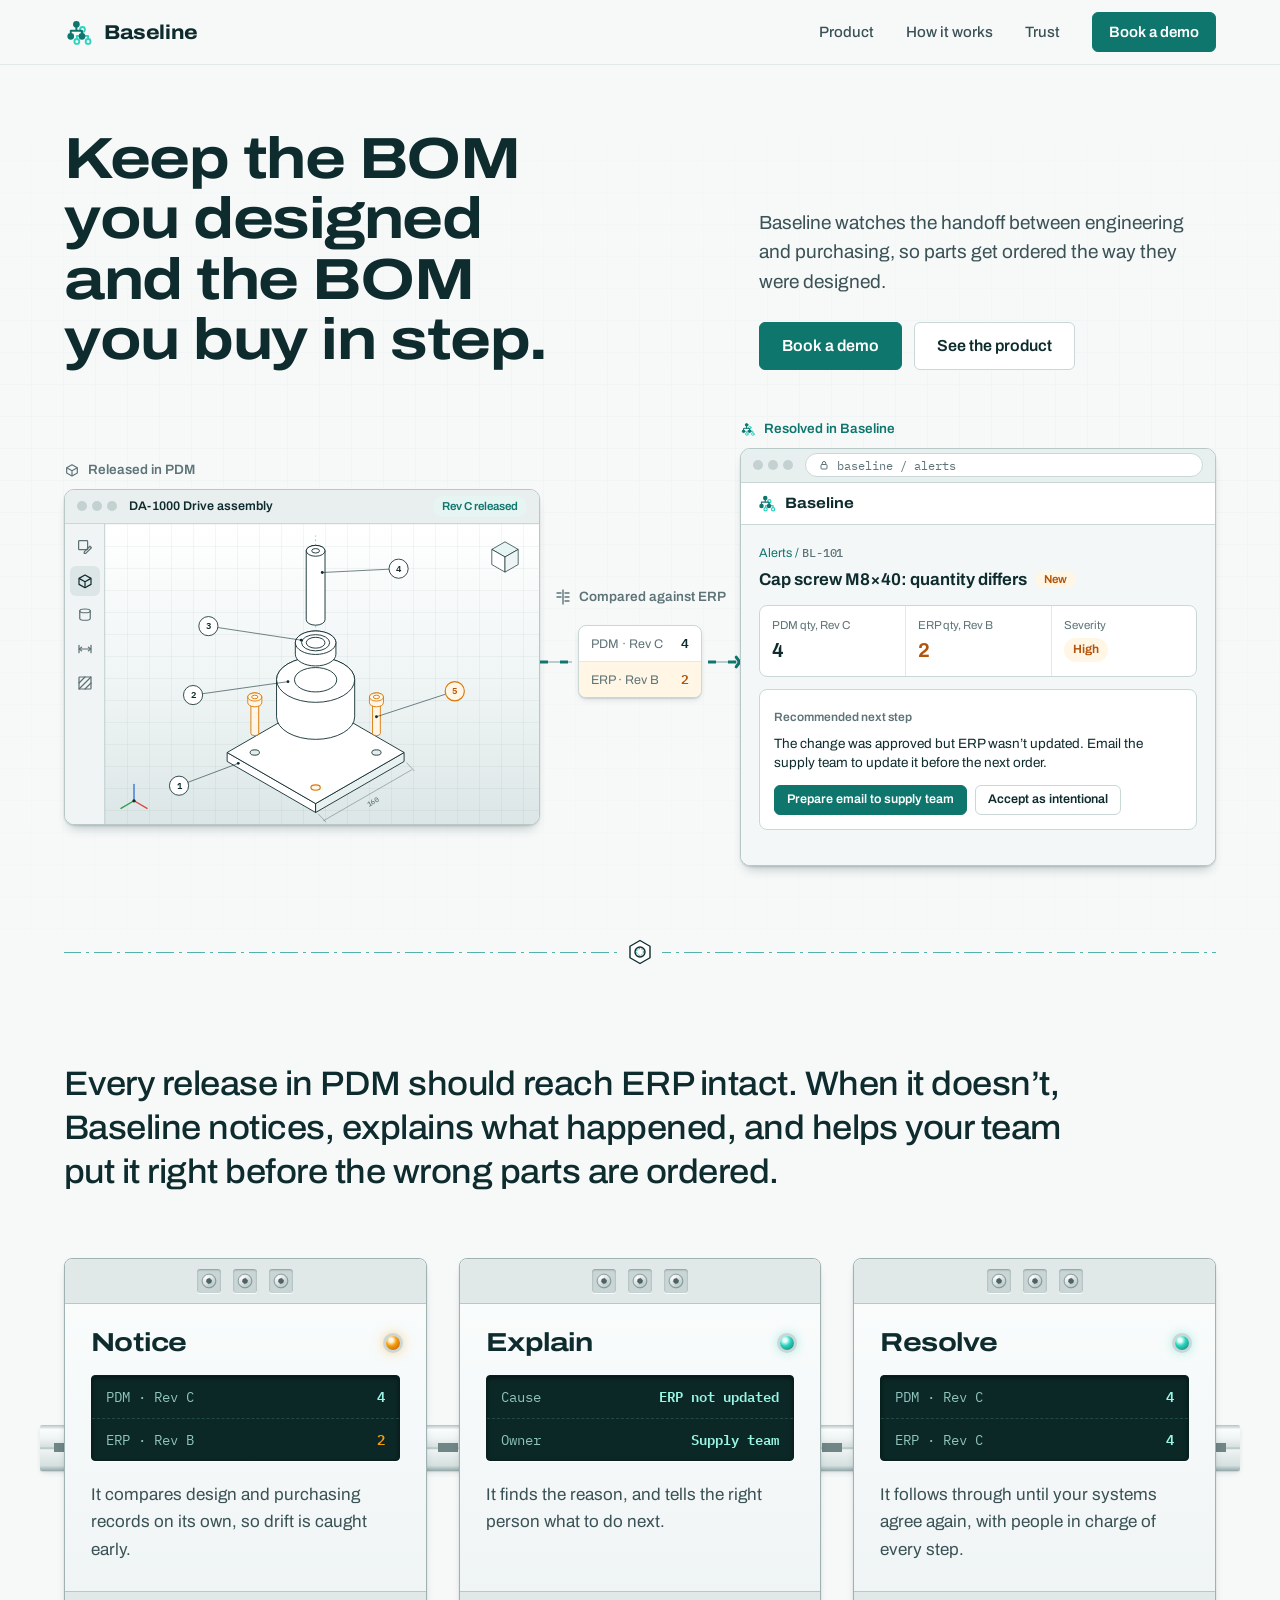
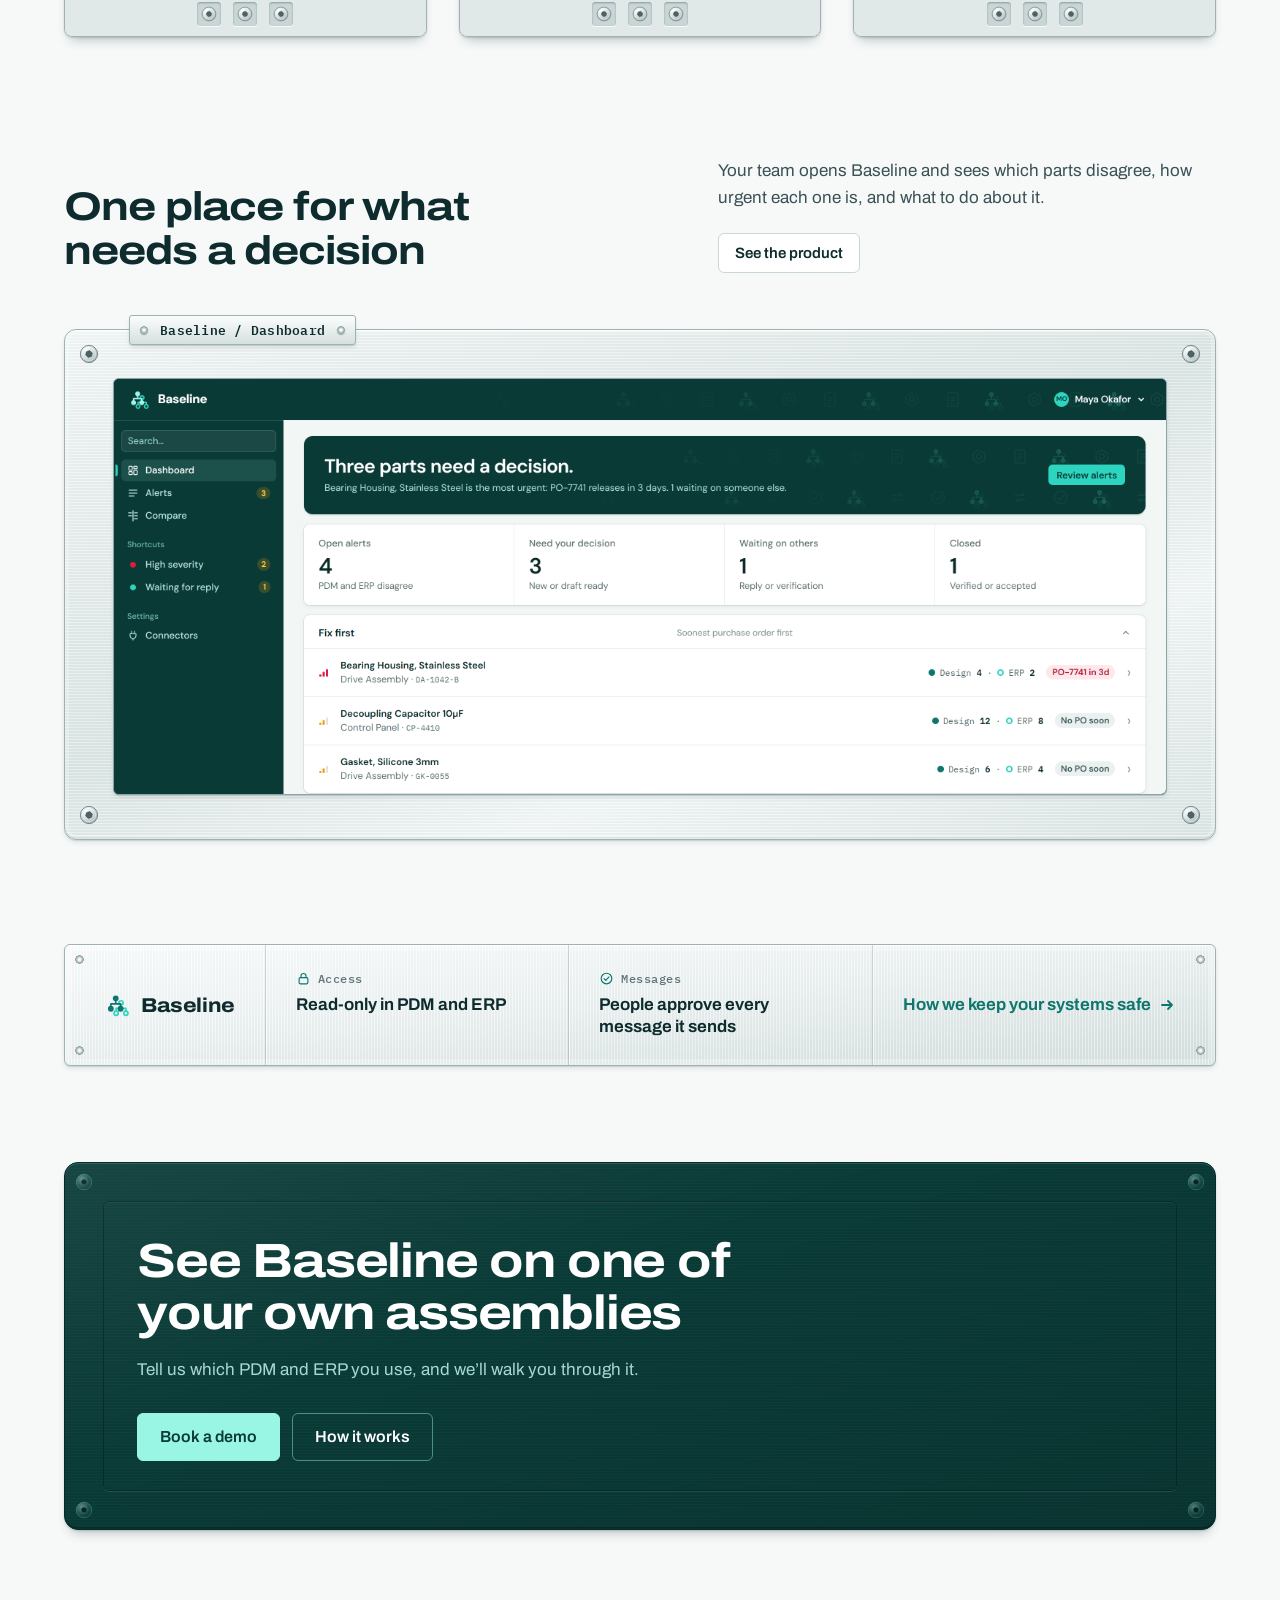
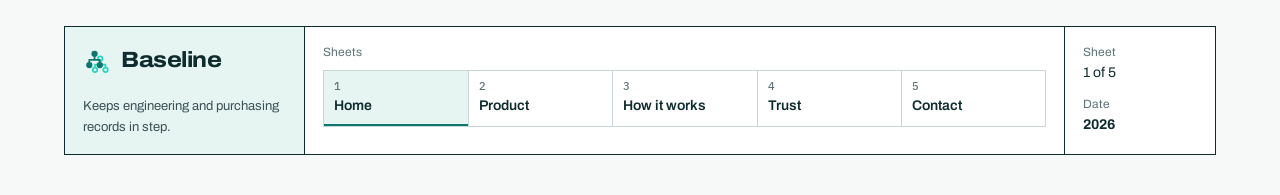
==== commit 4a6f7385: "Redesign homepage sections, product page motion and logo usage - Homepage: rebuild the sections belo" ====
--- a/baseline-website/index.html
+++ b/baseline-website/index.html
@@ -125,12 +125,12 @@
         <p class="win-cap cap-bl"><img src="assets/img/logo.svg" width="16" height="16" alt="">Resolved in Baseline</p>
         <div class="win win-bl">
           <div class="win-bar bw"><span class="dots"><i></i><i></i><i></i></span><span class="bw-url"><svg viewBox="0 0 24 24" fill="none" stroke="currentColor" stroke-width="2" stroke-linecap="round"><rect x="6" y="11" width="12" height="9" rx="2"/><path d="M8.5 11V8.5a3.5 3.5 0 0 1 7 0V11"/></svg>baseline / alerts</span></div>
-          <div class="bl-top"><img src="assets/img/logo-light.svg" width="20" height="20" alt="">Baseline</div>
+          <div class="bl-top"><img src="assets/img/logo.svg" width="20" height="20" alt="">Baseline</div>
           <div class="bl-body">
             <p class="bl-wait"><span class="spin"></span>Reading PDM and ERP…</p>
             <div class="bl-alert">
               <p class="bl-crumb">Alerts / <span class="pn">BL-101</span></p>
-              <h4>Cap screw M8×40: quantity differs <span class="new">New</span></h4>
+              <p class="bl-title">Cap screw M8×40: quantity differs <span class="new">New</span></p>
               <div class="bl-stats">
                 <div><span>PDM qty, Rev C</span><b>4</b></div>
                 <div class="st-erp"><span>ERP qty, Rev B</span><b>2</b></div>
@@ -139,7 +139,7 @@
               <div class="bl-rec">
                 <span class="bl-k">Recommended next step</span>
                 <p>The change was approved but ERP wasn’t updated. Email the supply team to update it before the next order.</p>
-                <div class="bl-btns"><span class="btn btn-p btn-sm">Prepare email to supply team</span><span class="btn btn-sm">Accept as intentional</span></div>
+                <div class="bl-btns"><span class="mock-btn mock-p">Prepare email to supply team</span><span class="mock-btn">Accept as intentional</span></div>
               </div>
             </div>
           </div>
@@ -151,47 +151,85 @@
 
 <div class="cl-rule" aria-hidden="true"></div>
 
-<section class="sec">
-  <div class="wrap">
-    <p class="statement">Every release in PDM should reach ERP intact. When it doesn’t, Baseline notices, explains what happened, and helps your team put it right before the wrong parts are ordered.</p>
-    <div class="pillars">
-      <div class="pillar">
-        <svg class="ic" viewBox="0 0 48 48" fill="none" stroke="currentColor" stroke-width="2" stroke-linecap="round" stroke-linejoin="round" aria-hidden="true"><rect x="6" y="10" width="22" height="22" rx="2"/><rect x="20" y="16" width="22" height="22" rx="2" stroke-dasharray="4 3"/><path d="M31 8v6M28 11h6"/></svg>
-        <h3>Notice</h3>
-        <p>It compares design and purchasing records on its own, so drift is caught early.</p>
-      </div>
-      <div class="pillar">
-        <svg class="ic" viewBox="0 0 48 48" fill="none" stroke="currentColor" stroke-width="2" stroke-linecap="round" stroke-linejoin="round" aria-hidden="true"><path d="M8 40V10h8v30M16 16h6M16 22h4M16 28h6M16 34h4"/><circle cx="32" cy="22" r="8"/><path d="M38 28l5 5"/></svg>
-        <h3>Explain</h3>
-        <p>It finds the reason, and tells the right person what to do next.</p>
-      </div>
-      <div class="pillar">
-        <svg class="ic" viewBox="0 0 48 48" fill="none" stroke="currentColor" stroke-width="2" stroke-linecap="round" stroke-linejoin="round" aria-hidden="true"><path d="M24 5l16 9.25v18.5L24 42 8 32.75v-18.5z"/><path d="M17 24l5 5 9-10"/></svg>
-        <h3>Resolve</h3>
-        <p>It follows through until your systems agree again, with people in charge of every step.</p>
-      </div>
-    </div>
-  </div>
-</section>
-
-<section class="sec" style="padding-top:0">
-  <div class="wrap glimpse">
-    <div class="glimpse-copy">
+<section class="sec rack-sec">
+  <div class="wrap">
+    <h2 class="statement">Every release in PDM should reach ERP intact. When it doesn’t, Baseline notices, explains what happened, and helps your team put it right before the wrong parts are ordered.</h2>
+
+    <!-- Three modules clipped onto one DIN rail: Baseline as a unit in your systems cabinet -->
+    <div class="rack">
+      <article class="mod">
+        <div class="mod-term" aria-hidden="true"><i></i><i></i><i></i></div>
+        <div class="mod-face">
+          <div class="mod-plate"><h3>Notice</h3><span class="led led-amber" aria-hidden="true"></span></div>
+          <div class="readout" aria-hidden="true">
+            <div><span>PDM · Rev C</span><b>4</b></div>
+            <div class="ro-diff"><span>ERP · Rev B</span><b>2</b></div>
+          </div>
+          <p>It compares design and purchasing records on its own, so drift is caught early.</p>
+        </div>
+        <div class="mod-term" aria-hidden="true"><i></i><i></i><i></i></div>
+      </article>
+      <article class="mod">
+        <div class="mod-term" aria-hidden="true"><i></i><i></i><i></i></div>
+        <div class="mod-face">
+          <div class="mod-plate"><h3>Explain</h3><span class="led" aria-hidden="true"></span></div>
+          <div class="readout" aria-hidden="true">
+            <div><span>Cause</span><b>ERP not updated</b></div>
+            <div><span>Owner</span><b>Supply team</b></div>
+          </div>
+          <p>It finds the reason, and tells the right person what to do next.</p>
+        </div>
+        <div class="mod-term" aria-hidden="true"><i></i><i></i><i></i></div>
+      </article>
+      <article class="mod">
+        <div class="mod-term" aria-hidden="true"><i></i><i></i><i></i></div>
+        <div class="mod-face">
+          <div class="mod-plate"><h3>Resolve</h3><span class="led" aria-hidden="true"></span></div>
+          <div class="readout" aria-hidden="true">
+            <div><span>PDM · Rev C</span><b>4</b></div>
+            <div class="ro-ok"><span>ERP · Rev C</span><b>4</b></div>
+          </div>
+          <p>It follows through until your systems agree again, with people in charge of every step.</p>
+        </div>
+        <div class="mod-term" aria-hidden="true"><i></i><i></i><i></i></div>
+      </article>
+    </div>
+  </div>
+</section>
+
+<section class="sec glimpse-sec">
+  <div class="wrap">
+    <div class="glimpse-head">
       <h2>One place for what needs a decision</h2>
-      <p>Your team opens Baseline and sees which parts disagree, how urgent each one is, and what to do about it.</p>
-      <a class="btn" href="product.html">See the product</a>
-    </div>
-    <div class="plate bolted">
-      <img src="assets/img/screens/dashboard.png" width="2880" height="1800" loading="lazy" alt="Baseline dashboard showing three parts that need a decision, with the bearing housing listed first because its purchase order releases in three days.">
-    </div>
-  </div>
-</section>
-
-<section class="trust-strip">
-  <div class="wrap trust-in">
-    <p><svg viewBox="0 0 24 24" fill="none" stroke="currentColor" stroke-width="1.8" stroke-linecap="round" stroke-linejoin="round" aria-hidden="true"><rect x="5" y="10.5" width="14" height="10" rx="2"/><path d="M8 10.5V8a4 4 0 0 1 8 0v2.5"/></svg>Read-only in PDM and ERP</p>
-    <p><svg viewBox="0 0 24 24" fill="none" stroke="currentColor" stroke-width="1.8" stroke-linecap="round" stroke-linejoin="round" aria-hidden="true"><circle cx="12" cy="12" r="8.5"/><path d="M8 12.3l2.8 2.8 5.2-5.6"/></svg>People approve every message it sends</p>
-    <a href="trust.html">How we keep your systems safe</a>
+      <div class="glimpse-copy">
+        <p>Your team opens Baseline and sees which parts disagree, how urgent each one is, and what to do about it.</p>
+        <a class="btn" href="product.html">See the product</a>
+      </div>
+    </div>
+    <figure class="mount bolted">
+      <span class="tag-plate" aria-hidden="true">Baseline / Dashboard</span>
+      <div class="mount-crop">
+        <img src="assets/img/screens/dashboard.png" width="2880" height="1800" loading="lazy" alt="Baseline dashboard showing three parts that need a decision, with the bearing housing listed first because its purchase order releases in three days.">
+      </div>
+    </figure>
+  </div>
+</section>
+
+<section class="rating-sec">
+  <div class="wrap">
+    <!-- An equipment rating plate, riveted on: the safety facts as stamped fields -->
+    <div class="rating">
+      <div class="rt-brand"><img src="assets/img/logo.svg" width="26" height="26" alt="">Baseline</div>
+      <div class="rt-field">
+        <span class="rt-k"><svg viewBox="0 0 24 24" fill="none" stroke="currentColor" stroke-width="1.8" stroke-linecap="round" stroke-linejoin="round" aria-hidden="true"><rect x="5" y="10.5" width="14" height="10" rx="2"/><path d="M8 10.5V8a4 4 0 0 1 8 0v2.5"/></svg>Access</span>
+        <p>Read-only in PDM and ERP</p>
+      </div>
+      <div class="rt-field">
+        <span class="rt-k"><svg viewBox="0 0 24 24" fill="none" stroke="currentColor" stroke-width="1.8" stroke-linecap="round" stroke-linejoin="round" aria-hidden="true"><circle cx="12" cy="12" r="8.5"/><path d="M8 12.3l2.8 2.8 5.2-5.6"/></svg>Messages</span>
+        <p>People approve every message it sends</p>
+      </div>
+      <a class="rt-link" href="trust.html">How we keep your systems safe<svg viewBox="0 0 16 16" fill="none" stroke="currentColor" stroke-width="1.8" stroke-linecap="round" stroke-linejoin="round" aria-hidden="true"><path d="M3 8h10M9 4l4 4-4 4"/></svg></a>
+    </div>
   </div>
 </section>
 
@@ -210,7 +248,7 @@
 <footer class="foot">
   <div class="wrap">
     <div class="tblock">
-      <div class="tb-brand"><strong><img src="assets/img/logo-light.svg" width="28" height="28" alt="">Baseline</strong><span>Keeps engineering and purchasing records in step.</span></div>
+      <div class="tb-brand"><strong><img src="assets/img/logo.svg" width="28" height="28" alt="">Baseline</strong><span>Keeps engineering and purchasing records in step.</span></div>
       <nav aria-label="Site"><span class="tb-label">Sheets</span>
         <div class="sheets"><a href="index.html" aria-current="page"><span>1</span>Home</a><a href="product.html"><span>2</span>Product</a><a href="how-it-works.html"><span>3</span>How it works</a><a href="trust.html"><span>4</span>Trust</a><a href="contact.html"><span>5</span>Contact</a></div>
       </nav>
--- a/baseline-website/assets/css/styles.css
+++ b/baseline-website/assets/css/styles.css
@@ -27,6 +27,16 @@
   --wrap: 1200px;
   --gut: 24px;
   --r: 6px;
+
+  /* Machined depth: short offset, tight blur. Plates sit on the sheet, they don't float. */
+  --lift-1: 0 1px 1px rgba(14, 43, 46, .10), 0 3px 6px -2px rgba(14, 43, 46, .16);
+  --lift-2: 0 1px 2px rgba(14, 43, 46, .14), 0 8px 12px -6px rgba(14, 43, 46, .30);
+  /* Steel */
+  --steel-hi: #FBFDFD;
+  --steel-1: #EEF3F3;
+  --steel-2: #D5E0DF;
+  --steel-edge: #9FB2B1;
+  --rivet: radial-gradient(circle closest-side, #FFFFFF 0 16%, #C9D5D4 52%, #8A9E9F 86%, rgba(111, 133, 134, .6) 94%, transparent 100%);
   color-scheme: light;
 }
 
@@ -45,6 +55,8 @@
 ul, ol { padding: 0; list-style: none; }
 a { color: var(--teal); }
 :focus-visible { outline: 2px solid var(--teal-2); outline-offset: 2px; border-radius: 2px; }
+::selection { background: var(--mint); color: var(--deep); }
+html { scrollbar-color: #A9BAB9 var(--paper); accent-color: var(--teal); caret-color: var(--teal); }
 .sr-only { position: absolute; width: 1px; height: 1px; overflow: hidden; clip: rect(0 0 0 0); white-space: nowrap; }
 .skip { position: absolute; left: 16px; top: -60px; background: var(--ink); color: #fff; padding: 8px 14px; border-radius: var(--r); z-index: 100; }
 .skip:focus { top: 12px; }
@@ -99,7 +111,8 @@
 
 /* Light bolted panels read as brushed steel plates, so the screws belong to something */
 .bolted:not(.bolted-dark), .note-box {
-  box-shadow: inset 0 1px 0 rgba(255, 255, 255, .9), inset 0 -1px 0 rgba(14, 43, 46, .08), 0 14px 30px -24px rgba(14, 43, 46, .45);
+  border-color: var(--steel-edge);
+  box-shadow: inset 0 1px 0 rgba(255, 255, 255, .95), inset 0 -2px 0 rgba(14, 43, 46, .07), inset 0 0 0 4px rgba(255, 255, 255, .22), var(--lift-1);
 }
 .bolted:not(.bolted-dark) {
   background-image: var(--screw), var(--screw), var(--screw), var(--screw),
@@ -127,7 +140,7 @@
 .win-cap { display: flex; align-items: center; gap: 8px; margin-bottom: 8px; font-size: 13.5px; font-weight: 600; color: var(--muted); }
 .win-cap svg { width: 16px; height: 16px; color: var(--muted); }
 .cap-bl { color: var(--teal); }
-.win { background: var(--sheet); border: 1px solid #B7C8C7; border-radius: 10px; overflow: hidden; box-shadow: 0 22px 44px -30px rgba(14, 43, 46, .5); }
+.win { background: var(--sheet); border: 1px solid #B7C8C7; border-radius: 10px; overflow: hidden; box-shadow: var(--lift-2); }
 .win-bar { display: flex; align-items: center; gap: 12px; height: 34px; padding: 0 12px; background: #E9EEEE; border-bottom: 1px solid var(--line); font-size: 12.5px; color: var(--ink); }
 .win-bar .dots { display: flex; gap: 5px; flex: none; }
 .win-bar .dots i { width: 10px; height: 10px; border-radius: 50%; background: #C3D2D1; }
@@ -158,7 +171,7 @@
 .wire-head { stroke: var(--teal); stroke-width: 3; stroke-linecap: round; stroke-linejoin: round; opacity: 0; animation: fade .3s ease-out 2s forwards; }
 @keyframes flow { to { stroke-dashoffset: -32; } }
 
-.rec-chip { flex: none; background: var(--sheet); border: 1px solid var(--line); border-radius: 8px; overflow: hidden; opacity: 0; animation: fade .4s ease-out 1.4s forwards; box-shadow: 0 12px 26px -18px rgba(14, 43, 46, .45); }
+.rec-chip { flex: none; background: var(--sheet); border: 1px solid var(--line); border-radius: 8px; overflow: hidden; opacity: 0; animation: fade .4s ease-out 1.4s forwards; box-shadow: var(--lift-1); }
 .rec-row { display: flex; align-items: baseline; justify-content: space-between; gap: 18px; padding: 7px 12px; font-size: 12.5px; white-space: nowrap; }
 .rec-row span { color: var(--muted); }
 .rec-row b { color: var(--ink); font-family: var(--mono); font-weight: 600; }
@@ -172,7 +185,7 @@
 .bw { background: #E8EFEF; }
 .bw-url { flex: 1; display: flex; align-items: center; gap: 7px; height: 24px; padding: 0 12px; background: var(--sheet); border: 1px solid var(--line); border-radius: 999px; color: var(--muted); font-family: var(--mono); font-size: 12px; white-space: nowrap; overflow: hidden; }
 .bw-url svg { width: 12px; height: 12px; flex: none; }
-.bl-top { display: flex; align-items: center; gap: 8px; height: 42px; padding: 0 16px; background: var(--deep); color: #fff; font-weight: 700; font-size: 15px; font-variation-settings: 'wdth' 110; }
+.bl-top { display: flex; align-items: center; gap: 8px; height: 42px; padding: 0 16px; background: var(--sheet); border-bottom: 1px solid var(--line); color: var(--ink); font-weight: 700; font-size: 15px; font-variation-settings: 'wdth' 110; }
 .bl-body { position: relative; padding: 18px 18px 20px; background: #F4F7F7; min-height: 340px; }
 .bl-wait { position: absolute; inset: 0; display: flex; align-items: center; justify-content: center; gap: 10px; font-size: 14px; color: var(--muted); animation: out .3s ease-out 1.95s forwards; }
 .spin { width: 16px; height: 16px; border-radius: 50%; border: 2px solid var(--line); border-top-color: var(--teal-2); animation: spin .8s linear infinite; }
@@ -181,7 +194,7 @@
 .bl-alert { opacity: 0; animation: fade .4s ease-out 2.05s forwards; }
 .bl-crumb { font-size: 12.5px; color: var(--teal); margin-bottom: 6px; }
 .bl-crumb .pn { color: var(--muted); font-size: 12px; }
-.bl-alert h4 { display: flex; flex-wrap: wrap; align-items: center; gap: 8px; font-size: 17px; line-height: 1.3; color: var(--ink); font-weight: 650; margin-bottom: 14px; }
+.bl-title { display: flex; flex-wrap: wrap; align-items: center; gap: 8px; font-size: 17px; line-height: 1.3; color: var(--ink); font-weight: 650; margin-bottom: 14px; }
 .new { font-size: 11.5px; font-weight: 600; color: var(--amber-ink); background: var(--amber-wash); border-radius: 999px; padding: 1px 9px; }
 .bl-stats { display: grid; grid-template-columns: repeat(3, minmax(0, 1fr)); background: var(--sheet); border: 1px solid var(--line); border-radius: 8px; overflow: hidden; }
 .bl-stats > div { padding: 10px 12px; }
@@ -189,12 +202,13 @@
 .bl-stats span { display: block; font-size: 11.5px; color: var(--muted); }
 .bl-stats b { font-size: 20px; color: var(--ink); font-weight: 650; }
 .bl-stats .st-erp b { color: var(--amber-ink); }
-.bl-stats .sev { font-size: 12px; color: #BE123C; background: #FFE4E6; border-radius: 999px; padding: 2px 9px; display: inline-block; margin-top: 4px; }
+.bl-stats .sev { font-size: 12px; color: var(--amber-ink); background: var(--amber-wash); border-radius: 999px; padding: 2px 9px; display: inline-block; margin-top: 4px; }
 .bl-rec { margin-top: 12px; background: var(--sheet); border: 1px solid var(--line); border-radius: 8px; padding: 12px 14px 14px; opacity: 0; animation: fade .4s ease-out 2.35s forwards; }
 .bl-k { font-size: 12px; font-weight: 600; color: var(--muted); }
 .bl-rec p { font-size: 13.5px; line-height: 1.45; color: var(--ink); margin: 4px 0 12px; }
 .bl-btns { display: flex; flex-wrap: wrap; gap: 8px; }
-.bl-btns .btn { height: 30px; font-size: 12.5px; cursor: default; }
+.mock-btn { display: inline-flex; align-items: center; height: 30px; padding: 0 12px; border: 1px solid var(--line); border-radius: var(--r); background: var(--sheet); color: var(--ink); font: 600 12.5px/1 var(--sans); white-space: nowrap; }
+.mock-p { background: var(--teal); border-color: var(--teal); color: #fff; }
 
 /* Assembly drawing */
 .asm .ln { fill: none; stroke: var(--ink); stroke-width: 1.4; stroke-linejoin: round; }
@@ -230,31 +244,76 @@
 
 /* ---------- Home sections ---------- */
 .sec { padding: 96px 0; }
-.statement { font-size: clamp(24px, 2.7vw, 34px); line-height: 1.3; color: var(--ink); font-weight: 500; font-variation-settings: 'wdth' 106; letter-spacing: -.015em; max-width: 30em; text-wrap: pretty; }
-
-.pillars { display: grid; grid-template-columns: repeat(3, minmax(0, 1fr)); margin-top: 64px; border-top: 1.5px solid var(--ink); }
-.pillar { padding: 28px 32px 0 0; }
-.pillar + .pillar { padding-left: 32px; border-left: 1px solid var(--line); }
-.pillar .ic { width: 44px; height: 44px; margin-bottom: 18px; color: var(--teal); }
-.pillar p { margin-top: 8px; }
-
-.glimpse { display: grid; grid-template-columns: minmax(0, 4fr) minmax(0, 7fr); gap: 56px; align-items: center; }
-.glimpse-copy p { margin: 16px 0 24px; max-width: 28em; }
-
-/* A product screenshot mounted on a bolted plate */
-.plate { background-color: #E7EEEE; border: 1px solid var(--line); border-radius: 12px; padding: 34px; }
-.plate img { border-radius: 6px; border: 1px solid #B7C8C7; box-shadow: 0 18px 36px -24px rgba(14, 43, 46, .5); }
-
-.trust-strip { background: var(--sheet); border-top: 1px solid var(--grid); border-bottom: 1px solid var(--grid); }
-.trust-in { display: flex; flex-wrap: wrap; align-items: center; gap: 16px 40px; padding-top: 26px; padding-bottom: 26px; }
-.trust-in p { display: flex; align-items: center; gap: 12px; color: var(--ink); font-weight: 600; font-size: 17px; }
-.trust-in svg { width: 24px; height: 24px; color: var(--teal); flex: none; }
-.trust-in a { margin-left: auto; font-weight: 600; }
+h2.statement { font-size: clamp(24px, 2.7vw, 34px); line-height: 1.3; color: var(--ink); font-weight: 500; font-variation-settings: 'wdth' 106; letter-spacing: -.015em; max-width: 30em; text-wrap: pretty; }
+
+/* DIN rail: Notice, Explain and Resolve as three modules clipped onto one rail */
+.rack { position: relative; display: grid; grid-template-columns: repeat(3, minmax(0, 1fr)); gap: 32px; margin-top: 64px; }
+.rack::before {
+  content: ""; position: absolute; left: calc(var(--gut) * -1); right: calc(var(--gut) * -1); top: 50%; height: 46px; margin-top: -23px; border-radius: 2px;
+  background:
+    repeating-linear-gradient(90deg, transparent 0 14px, #6F8586 14px 34px, transparent 34px 48px) center / 100% 9px no-repeat,
+    linear-gradient(180deg, #B4C4C3 0, var(--steel-hi) 10%, var(--steel-1) 30%, var(--steel-2) 48%, #A9BAB9 50%, var(--steel-1) 54%, var(--steel-2) 88%, #94A8A9 100%);
+  box-shadow: var(--lift-1);
+}
+.mod { position: relative; display: flex; flex-direction: column; background: linear-gradient(180deg, var(--steel-hi), var(--steel-1)); border: 1px solid var(--steel-edge); border-radius: 8px; box-shadow: inset 0 1px 0 #fff, inset 0 -2px 0 rgba(14, 43, 46, .06), var(--lift-2); }
+.mod-term { display: flex; justify-content: center; gap: 12px; padding: 10px 0; background: #E1E9E8; border-bottom: 1px solid #B7C8C7; border-radius: 8px 8px 0 0; }
+.mod-term:last-child { border-bottom: 0; border-top: 1px solid #B7C8C7; border-radius: 0 0 8px 8px; }
+.mod-term i { width: 24px; height: 24px; border-radius: 3px; background: #C9D6D5 url("../img/screw.svg") center / 16px no-repeat; box-shadow: inset 0 1px 2px rgba(14, 43, 46, .35), 0 1px 0 rgba(255, 255, 255, .8); }
+.mod-face { flex: 1; padding: 24px 26px 28px; }
+.mod-plate { display: flex; align-items: center; justify-content: space-between; gap: 12px; margin-bottom: 18px; }
+.mod h3 { font-size: 26px; line-height: 1.1; font-weight: 700; font-variation-settings: 'wdth' 120; letter-spacing: -.02em; }
+.led { flex: none; width: 14px; height: 14px; border-radius: 50%; background: radial-gradient(circle at 36% 30%, #E9FFFB 0 14%, #2DD4BF 42%, var(--teal) 100%); box-shadow: 0 0 0 3px #CBD7D6, 0 0 12px 2px rgba(45, 212, 191, .45); }
+.led-amber { background: radial-gradient(circle at 36% 30%, #FFF6E5 0 14%, #F59E0B 42%, var(--amber-ink) 100%); box-shadow: 0 0 0 3px #CBD7D6, 0 0 12px 2px rgba(245, 158, 11, .5); }
+.readout { margin-bottom: 20px; background: #0B2826; border: 1px solid #06201E; border-radius: 4px; box-shadow: inset 0 2px 4px rgba(0, 0, 0, .45), 0 1px 0 rgba(255, 255, 255, .9); font-family: var(--mono); font-size: 13.5px; }
+.readout > div { display: flex; align-items: baseline; justify-content: space-between; gap: 16px; padding: 9px 14px; }
+.readout > div + div { border-top: 1px dashed rgba(153, 246, 228, .16); }
+.readout span { color: #8FC4BC; }
+.readout b { color: var(--mint); font-weight: 600; white-space: nowrap; }
+.readout .ro-diff b { color: #F59E0B; }
+.mod p { color: var(--body); }
+
+/* A screenshot mounted on a machined plate, cropped to the part that matters */
+.glimpse-sec { padding-top: 24px; }
+.glimpse-head { display: grid; grid-template-columns: minmax(0, 6fr) minmax(0, 5fr); gap: 56px; align-items: end; margin-bottom: 56px; }
+.glimpse-copy p { margin-bottom: 22px; max-width: 30em; }
+.mount { position: relative; margin: 0; padding: 48px 48px 44px; border: 1px solid var(--steel-edge); border-radius: 12px; }
+.mount.bolted { background-size: 20px 20px, 20px 20px, 20px 20px, 20px 20px, auto, 100% 100%; background-position: top 14px left 14px, top 14px right 14px, bottom 14px left 14px, bottom 14px right 14px, 0 0, 0 0; }
+.mount-crop { aspect-ratio: 2880 / 1140; overflow: hidden; border: 1px solid #8FA4A5; border-radius: 6px; background: var(--deep); box-shadow: var(--lift-1); }
+.mount-crop img { width: 100%; }
+.tag-plate { position: absolute; top: -15px; left: 64px; display: flex; align-items: center; gap: 10px; height: 30px; padding: 0 30px; border: 1px solid var(--steel-edge); border-radius: 3px; background: linear-gradient(180deg, var(--steel-hi), var(--steel-2)); box-shadow: var(--lift-1); font: 600 12.5px/1 var(--mono); color: var(--ink); letter-spacing: .02em; }
+.tag-plate::before, .tag-plate::after { content: ""; position: absolute; top: 50%; width: 8px; height: 8px; margin-top: -4px; border-radius: 50%; background: var(--rivet); box-shadow: 0 1px 1px rgba(14, 43, 46, .35); }
+.tag-plate::before { left: 10px; }
+.tag-plate::after { right: 10px; }
+
+/* Rating plate: the safety facts stamped into a riveted aluminium plate */
+.rating-sec { padding: 8px 0 0; }
+.rating {
+  position: relative; display: grid; grid-template-columns: auto minmax(0, 1fr) minmax(0, 1fr) auto; align-items: stretch;
+  border: 1px solid var(--steel-edge); border-radius: 6px;
+  background:
+    var(--rivet) top 10px left 10px / 9px 9px no-repeat, var(--rivet) top 10px right 10px / 9px 9px no-repeat,
+    var(--rivet) bottom 10px left 10px / 9px 9px no-repeat, var(--rivet) bottom 10px right 10px / 9px 9px no-repeat,
+    repeating-linear-gradient(90deg, rgba(255, 255, 255, .35) 0 1px, rgba(14, 43, 46, .025) 1px 3px),
+    linear-gradient(175deg, var(--steel-hi), var(--steel-1) 45%, var(--steel-2));
+  box-shadow: inset 0 1px 0 #fff, inset 0 0 0 6px rgba(255, 255, 255, .25), var(--lift-1);
+}
+.rating > * { padding: 26px 30px; }
+.rating > * + * { border-left: 1px solid rgba(14, 43, 46, .18); box-shadow: inset 1px 0 0 rgba(255, 255, 255, .7); }
+.rt-brand { display: flex; align-items: center; gap: 10px; padding-left: 40px; color: var(--ink); font-weight: 750; font-size: 20px; font-variation-settings: 'wdth' 112; letter-spacing: -.02em; }
+.rt-k { display: flex; align-items: center; gap: 7px; margin-bottom: 8px; font: 500 12px/1 var(--mono); color: var(--muted); letter-spacing: .04em; }
+.rt-field p { color: var(--ink); text-wrap: balance; font-weight: 650; font-size: 17px; line-height: 1.3; }
+.rt-field svg { width: 15px; height: 15px; color: var(--teal); flex: none; }
+.rt-link { display: flex; align-items: center; gap: 8px; padding-right: 40px; font-weight: 650; text-decoration: none; text-underline-offset: 4px; }
+.rt-link:hover { text-decoration: underline; }
+.rt-link svg { width: 16px; height: 16px; flex: none; }
 
 /* Dark bolted call to action */
 .cta-band { padding: 96px 0; }
-.cta-plate { position: relative; background-color: var(--deep); color: #CFEFEA; border-radius: 14px; padding: 64px 64px 60px; overflow: hidden; }
-.cta-plate::before { content: ""; position: absolute; inset: 0; background-image: linear-gradient(rgba(153,246,228,.07) 1px, transparent 1px), linear-gradient(90deg, rgba(153,246,228,.07) 1px, transparent 1px); background-size: 28px 28px; pointer-events: none; }
+.cta-plate { position: relative; background-color: var(--deep); color: #CFEFEA; border: 1px solid #052A27; border-radius: 14px; padding: 72px 72px 68px; overflow: hidden; box-shadow: inset 0 1px 0 rgba(153, 246, 228, .18), inset 0 -2px 0 rgba(0, 0, 0, .25), var(--lift-2); }
+/* Anodised faceplate: brushed grain, plus a recessed panel line just inside the screws */
+.cta-plate::before { content: ""; position: absolute; inset: 0; background: repeating-linear-gradient(0deg, rgba(153, 246, 228, .025) 0 1px, transparent 1px 3px), linear-gradient(160deg, rgba(255, 255, 255, .06), transparent 40%, rgba(0, 0, 0, .12)); pointer-events: none; }
+.cta-plate::after { content: ""; position: absolute; inset: 38px; border: 1px solid rgba(0, 0, 0, .28); border-radius: 6px; box-shadow: 0 1px 0 rgba(153, 246, 228, .12), inset 0 1px 0 rgba(153, 246, 228, .08); pointer-events: none; }
+.cta-plate h2 { font-size: clamp(30px, 3.8vw, 48px); }
 .cta-plate > * { position: relative; }
 .cta-plate h2 { color: #fff; max-width: 16em; }
 .cta-plate p { margin: 16px 0 30px; color: #A9D8D1; max-width: 32em; }
@@ -274,40 +333,51 @@
 .tblk span { display: block; font-size: 11.5px; color: var(--muted); }
 .tblk b { font-weight: 600; }
 
-/* Product page: screenshots */
-.shot { display: grid; grid-template-columns: minmax(0, 4fr) minmax(0, 8fr); gap: 56px; align-items: center; padding: 72px 0; }
+/* Product page: screenshots.
+   Small screens: each section carries its own mounted screenshot, static.
+   Desktop: one plate stays put while the copy scrolls past, and the screen is rescanned per section. */
+main { overflow-x: clip; }
+.shots { padding: 24px 0 40px; }
+.shot { display: grid; gap: 32px; padding: 56px 0; }
 .shot + .shot { border-top: 1px solid var(--grid); }
-.shot-r { grid-template-columns: minmax(0, 8fr) minmax(0, 4fr); }
-.shot-r .shot-copy { order: 2; }
 .shot-copy p { margin-top: 14px; max-width: 26em; }
-.shot .plate { padding: 28px; }
-
-/* Product page: each screenshot is a window that slides onto its own coloured plate */
-main { overflow-x: clip; }
-.shot { --band: transparent; --block: var(--deep); --m1: #F3F7F7; --m2: #DCE6E5; --from: 120px; }
-.shot-a { --band: var(--paper); --block: #0A3A36; --m1: #F2F7F6; --m2: #D6E4E2; }
-.shot-b { --band: #FBF3E4; --block: #E9A53A; --m1: #FBF6EE; --m2: #EADFCB; --from: -120px; }
-.shot-c { --band: #EDF2FA; --block: #3F6FC2; --m1: #F4F7FC; --m2: #D7E0EE; }
-.shots .shot { padding: 104px 0; border-top: 0; background: var(--band); box-shadow: 0 0 0 100vmax var(--band); clip-path: inset(0 -100vmax); }
-
-.shot-media { position: relative; }
-.shot-block { position: absolute; inset: 0; border-radius: 14px; background: var(--block); transform: translate(22px, 22px); }
-.shot-r .shot-block { transform: translate(-22px, 22px); }
-.shot-media .plate { position: relative; }
-
+.shot .plate { padding: 22px; }
+.frame { overflow: hidden; border: 1px solid #8FA4A5; border-radius: 6px; background: var(--sheet); box-shadow: var(--lift-1); }
+.frame img, .plate .frame img { display: block; width: 100%; border: 0; border-radius: 0; box-shadow: none; }
 .frame-bar { display: flex; align-items: center; gap: 12px; height: 30px; padding: 0 12px; background: #E9EEEE; border-bottom: 1px solid var(--line); font-size: 12px; font-weight: 600; color: var(--muted); }
 .frame-bar .dots { display: flex; gap: 5px; }
 .frame-bar .dots i { width: 9px; height: 9px; border-radius: 50%; background: #C3D2D1; }
-
-/* The slide: block first, then the plate, then the window settles into it */
-.js .shot .shot-block, .js .shot .plate, .js .shot .frame, .js .shot .shot-copy { transition: transform 1s cubic-bezier(.16, 1, .3, 1), opacity .7s ease; }
-.js .shot:not(.in-view) .shot-block { opacity: 0; transform: translate(calc(var(--from) * 1.8), 22px); }
-.js .shot:not(.in-view) .plate { opacity: 0; transform: translateX(var(--from)); }
-.js .shot:not(.in-view) .frame { transform: translateY(36px); }
-.js .shot:not(.in-view) .shot-copy { opacity: 0; transform: translateX(calc(var(--from) * -.35)); }
-.js .shot .plate { transition-delay: .08s; }
-.js .shot .frame { transition-delay: .3s; }
-.js .shot .shot-copy { transition-delay: .18s; }
+.stage { display: none; }
+
+@media (min-width: 961px) {
+  .shots-in { display: grid; grid-template-columns: minmax(0, 4fr) minmax(0, 8fr); column-gap: 64px; }
+  .shot { grid-column: 1; display: flex; align-items: center; min-height: 78vh; padding: 0; }
+  .shot + .shot { border-top: 0; }
+  .shot-media { display: none; }
+  .shot-copy { position: relative; padding-left: 26px; }
+  /* A leader line ties the section being read to the plate */
+  .shot-copy::before { content: ""; position: absolute; left: 0; top: 6px; bottom: 6px; width: 2px; background: var(--line); transition: background-color .3s; }
+  .js .shot .shot-copy h2, .js .shot .shot-copy p { transition: color .3s; }
+  .js .shot:not(.on) .shot-copy h2, .js .shot:not(.on) .shot-copy p { color: var(--muted); }
+  .js .shot.on .shot-copy::before { background: var(--teal); }
+
+  .stage { display: block; grid-column: 2; grid-row: 1 / span 3; }
+  .stage-plate { position: sticky; top: max(96px, calc(50vh - 250px)); padding: 28px 28px 20px; border: 1px solid var(--steel-edge); border-radius: 12px; }
+  .stage-screens { position: relative; aspect-ratio: 2880 / 1800; overflow: hidden; background: var(--sheet); }
+  .stage-screens img { position: absolute; inset: 0; width: 100%; height: 100%; visibility: hidden; }
+  .stage-screens img.on, .stage-screens img.going { visibility: visible; }
+  .stage-screens img.on { z-index: 1; }
+  /* The scanner head: a lit line with a short trailing wash */
+  .scan { position: absolute; inset: 0; z-index: 2; pointer-events: none; opacity: 0; background: linear-gradient(90deg, transparent 0 78%, rgba(45, 212, 191, .10) 92%, rgba(45, 212, 191, .28) 99.4%, var(--teal-2) 99.4%); }
+  .scan.rev { background: linear-gradient(270deg, transparent 0 78%, rgba(45, 212, 191, .10) 92%, rgba(45, 212, 191, .28) 99.4%, var(--teal-2) 99.4%); }
+
+  /* Indicator lamps: which of the three screens is mounted */
+  .stage-dial { display: flex; justify-content: center; gap: 28px; margin-top: 16px; font: 500 12px/1 var(--mono); color: var(--muted); letter-spacing: .02em; }
+  .stage-dial span { display: flex; align-items: center; gap: 8px; transition: color .3s; }
+  .stage-dial i { width: 9px; height: 9px; border-radius: 50%; background: #B7C6C5; box-shadow: inset 0 1px 1px rgba(14, 43, 46, .35), 0 1px 0 rgba(255, 255, 255, .8); transition: background-color .3s; }
+  .stage-dial .on { color: var(--ink); }
+  .stage-dial .on i { background: radial-gradient(circle at 36% 30%, #E9FFFB 0 14%, #2DD4BF 45%, var(--teal) 100%); }
+}
 
 /* How it works: four steps */
 .steps { display: grid; grid-template-columns: repeat(4, minmax(0, 1fr)); gap: 0; counter-reset: s; }
@@ -345,15 +415,15 @@
 .err { color: #C2410C; font-size: 14px; }
 .err:empty { display: none; }
 .form .btn { justify-self: start; margin-top: 4px; }
-.form-ok { margin-top: 16px; padding: 12px 14px; background: var(--teal-wash); border-left: 3px solid var(--teal); color: var(--ink); }
+.form-ok { margin-top: 16px; padding: 12px 14px; background: var(--teal-wash); border: 1px solid var(--teal-2); border-radius: var(--r); color: var(--ink); }
 
 /* Footer: drawing title block with the sheet index */
 .foot { padding: 0 0 40px; }
 .tblock { display: grid; grid-template-columns: 240px minmax(0, 1fr) 150px; border: 1.5px solid var(--ink); background: var(--sheet); }
 .tblock > * { padding: 16px 18px; border-right: 1px solid var(--ink); }
 .tblock > :last-child { border-right: 0; }
-.tb-brand { display: flex; flex-direction: column; justify-content: space-between; gap: 18px; background: var(--deep); color: #A9D8D1; font-size: 13px; }
-.tb-brand strong { display: flex; align-items: center; gap: 10px; color: #fff; font-weight: 750; font-size: 22px; font-variation-settings: 'wdth' 112; letter-spacing: -.02em; }
+.tb-brand { display: flex; flex-direction: column; justify-content: space-between; gap: 18px; background: var(--teal-wash); color: var(--body); font-size: 13px; }
+.tb-brand strong { display: flex; align-items: center; gap: 10px; color: var(--ink); font-weight: 750; font-size: 22px; font-variation-settings: 'wdth' 112; letter-spacing: -.02em; }
 .tb-label { display: block; font-size: 12px; color: var(--muted); margin-bottom: 8px; }
 .sheets { display: grid; grid-template-columns: repeat(5, minmax(0, 1fr)); gap: 0; border: 1px solid var(--line); }
 .sheets a { display: flex; flex-direction: column; gap: 2px; padding: 8px 10px; color: var(--ink); text-decoration: none; font-weight: 600; font-size: 14px; }
@@ -373,15 +443,21 @@
 @media (max-width: 960px) {
   :root { --gut: 20px; }
   .hero { padding: 40px 0 56px; }
-  .hero-top, .glimpse, .shot, .phead-in, .contact { grid-template-columns: minmax(0, 1fr); gap: 32px; }
+  .hero-top, .glimpse-head, .phead-in, .contact { grid-template-columns: minmax(0, 1fr); gap: 32px; }
   .hero-top { margin-bottom: 36px; }
-  .shot-r .shot-copy { order: 0; }
-  .shot { padding: 56px 0; }
   .phead-in .tblk { max-width: 340px; }
   .sec, .cta-band { padding: 72px 0; }
-  .pillars { grid-template-columns: minmax(0, 1fr); }
-  .pillar, .pillar + .pillar { padding: 24px 0; border-left: 0; }
-  .pillar + .pillar { border-top: 1px solid var(--line); }
+  .glimpse-head { margin-bottom: 44px; }
+  .rack { grid-template-columns: minmax(0, 1fr); max-width: 520px; margin-left: auto; margin-right: auto; gap: 40px; }
+  .rack::before { left: 50%; right: auto; top: -20px; bottom: -20px; width: 46px; height: auto; margin: 0 0 0 -23px;
+    background:
+      repeating-linear-gradient(180deg, transparent 0 14px, #6F8586 14px 34px, transparent 34px 48px) center / 9px 100% no-repeat,
+      linear-gradient(90deg, #B4C4C3 0, var(--steel-hi) 10%, var(--steel-1) 30%, var(--steel-2) 48%, #A9BAB9 50%, var(--steel-1) 54%, var(--steel-2) 88%, #94A8A9 100%); }
+  .rating { grid-template-columns: minmax(0, 1fr) minmax(0, 1fr); }
+  .rt-brand { grid-column: 1 / -1; padding: 24px 40px 18px; }
+  .rating > .rt-field { border-top: 1px solid rgba(14, 43, 46, .18); }
+  .rating > .rt-brand + .rt-field { border-left: 0; box-shadow: none; }
+  .rt-link { grid-column: 1 / -1; border-left: 0 !important; box-shadow: none !important; border-top: 1px solid rgba(14, 43, 46, .18); padding: 18px 40px 24px; }
   .promises { grid-template-columns: minmax(0, 1fr); }
   .tblock { grid-template-columns: minmax(0, 1fr); }
   .tblock > * { border-right: 0; border-bottom: 1px solid var(--ink); }
@@ -405,17 +481,11 @@
   .bl-stats b { font-size: 17px; }
   .bl-stats > div { padding: 8px 10px; }
   .cad-vp .vcube { width: 34px; }
-  .shots .shot { padding: 64px 0; }
-  .shots .shot-a, .shots .shot-c { --from: 56px; }
-  .shots .shot-b { --from: -56px; }
-  .shot-block { transform: translate(12px, 12px); }
-  .shot-r .shot-block { transform: translate(-12px, 12px); }
   :root { --gut: 16px; }
   body { font-size: 16px; }
   .lede { font-size: 17px; }
   .cta-row .btn { flex: 1 1 auto; }
-  .plate, .shot .plate { padding: 22px; }
-  .cta-plate { padding: 48px 26px 44px; }
+  .plate, .shot .plate { padding: 34px 12px; }
   .steps { grid-template-columns: minmax(0, 1fr); row-gap: 0; }
   .step { display: grid; grid-template-columns: 64px minmax(0, 1fr); column-gap: 20px; padding: 0 0 32px; }
   .step .ic { grid-row: span 2; margin: 0; }
@@ -429,7 +499,20 @@
   .sheets a + a { border-left: 0; }
   .sheets a { border-bottom: 1px solid var(--line); }
   .sheets a:nth-child(even) { border-left: 1px solid var(--line); }
-  .trust-in a { margin-left: 0; }
+  .mount { padding: 36px 14px 18px; }
+  .mount.bolted { background-size: 14px 14px, 14px 14px, 14px 14px, 14px 14px, auto, 100% 100%; background-position: top 10px left 10px, top 10px right 10px, bottom 10px left 10px, bottom 10px right 10px, 0 0, 0 0; }
+  .mount-crop { aspect-ratio: 2419 / 1140; }
+  .mount-crop img { width: 119.2%; max-width: none; margin-left: -19.2%; }
+  .tag-plate { left: 32px; }
+  .mod h3 { font-size: 24px; }
+  .mod-face { padding: 22px 20px 24px; }
+  .rating { grid-template-columns: minmax(0, 1fr); }
+  .rating > * { padding: 18px 28px; }
+  .rt-brand { padding: 24px 28px 14px; }
+  .rating > .rt-field + .rt-field { border-left: 0; box-shadow: none; }
+  .rt-link { padding: 18px 28px 26px; }
+  .cta-plate::after { display: none; }
+  .cta-plate { padding: 64px 34px 58px; }
 }
 
 @media (prefers-reduced-motion: reduce) {
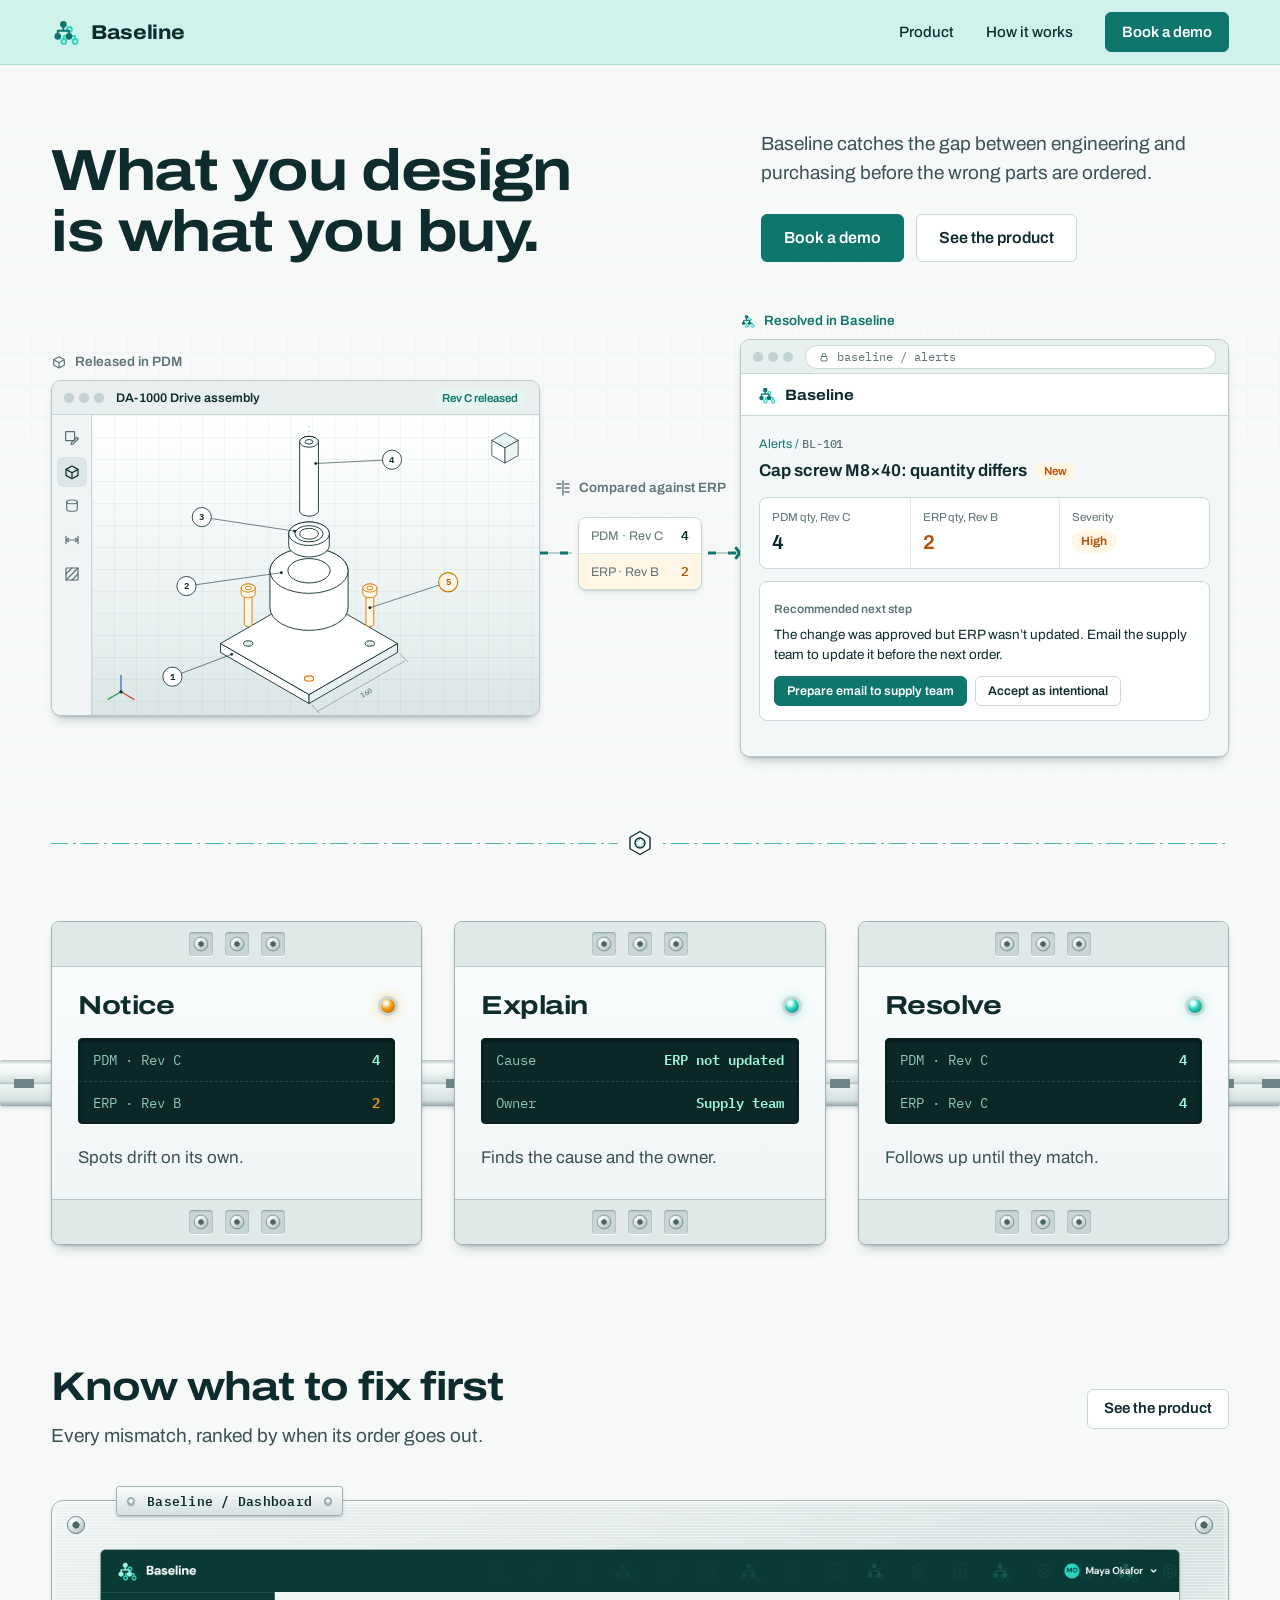
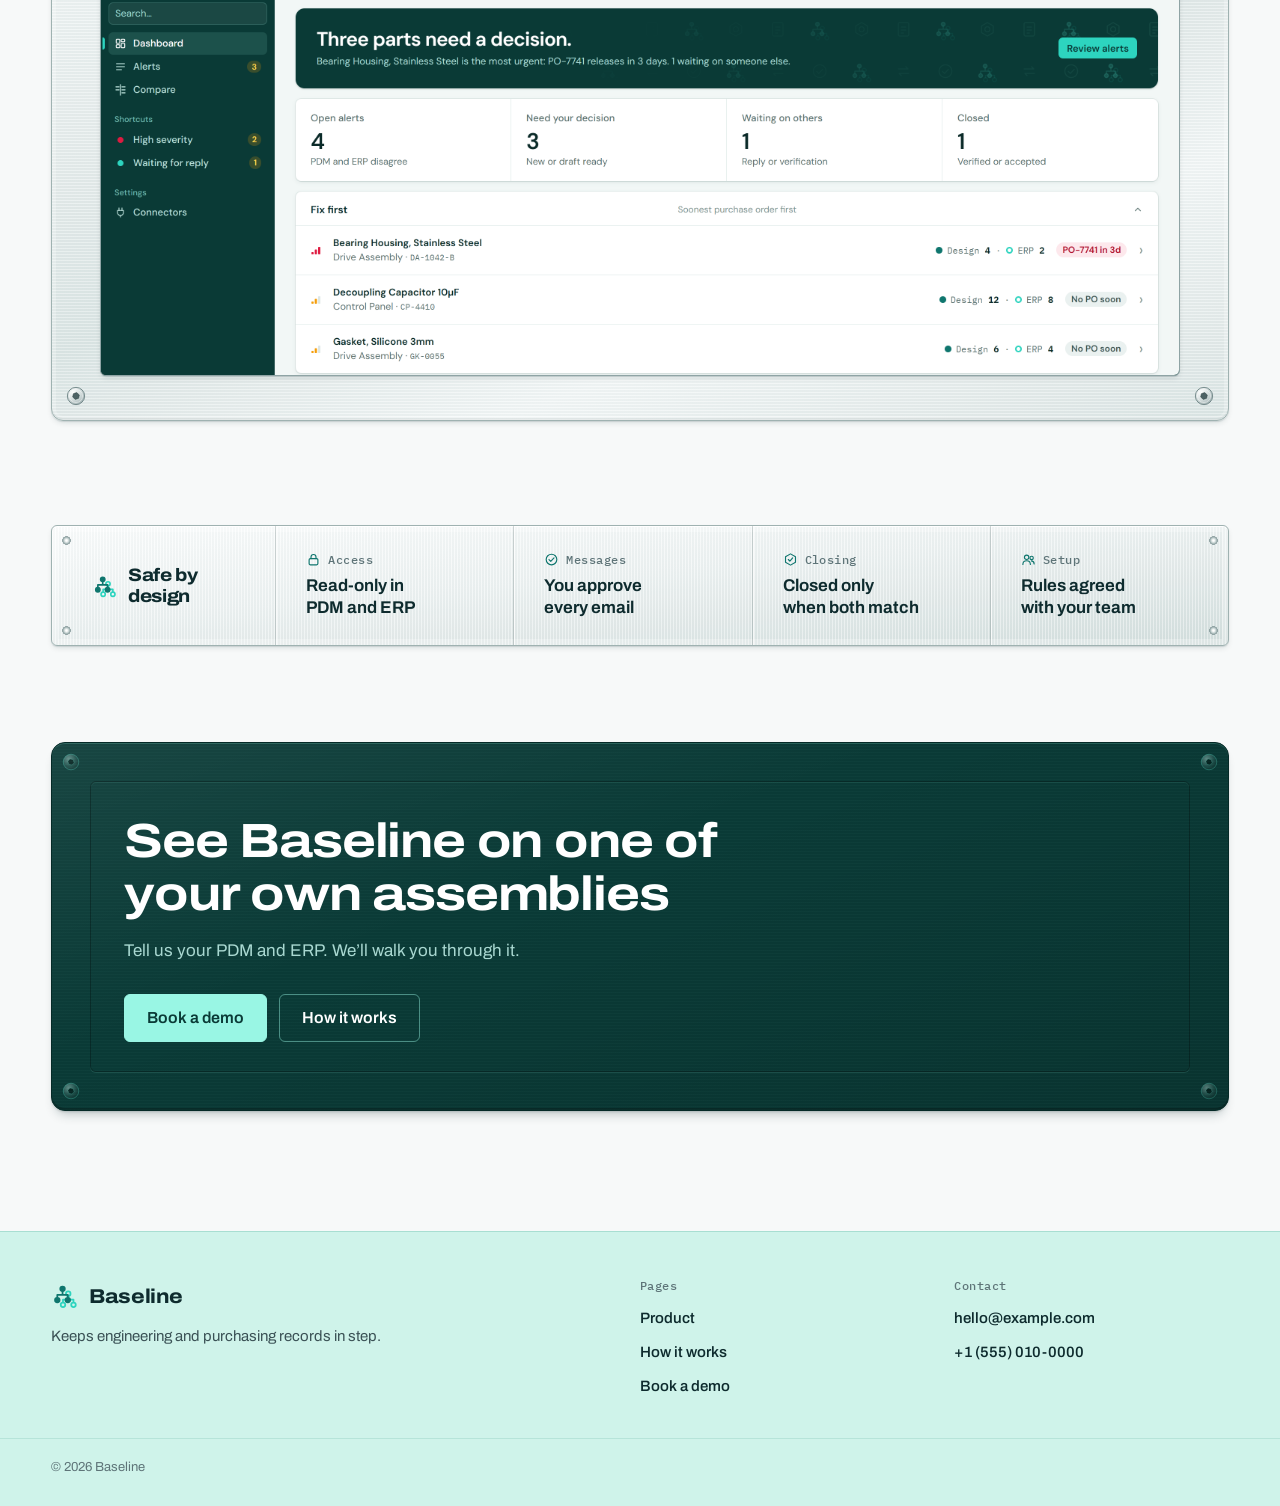
==== commit 6a293141: "Tighten copy, add product slide deck, mint header and new footer - Widen the content column so 14-15" ====
--- a/baseline-website/index.html
+++ b/baseline-website/index.html
@@ -21,7 +21,6 @@
     <nav id="nav-links" class="nav-links" aria-label="Primary">
       <a href="product.html">Product</a>
       <a href="how-it-works.html">How it works</a>
-      <a href="trust.html">Trust</a>
       <a class="btn btn-p" href="contact.html">Book a demo</a>
     </nav>
   </div>
@@ -32,9 +31,9 @@
 <section class="hero">
   <div class="wrap">
     <div class="hero-top">
-      <h1>Keep the BOM you designed and the BOM you buy in step.</h1>
+      <h1>What you design is what you buy.</h1>
       <div>
-        <p class="lede">Baseline watches the handoff between engineering and purchasing, so parts get ordered the way they were designed.</p>
+        <p class="lede">Baseline catches the gap between engineering and purchasing before the wrong parts are ordered.</p>
         <div class="cta-row">
           <a class="btn btn-p btn-lg" href="contact.html">Book a demo</a>
           <a class="btn btn-lg" href="product.html">See the product</a>
@@ -153,7 +152,7 @@
 
 <section class="sec rack-sec">
   <div class="wrap">
-    <h2 class="statement">Every release in PDM should reach ERP intact. When it doesn’t, Baseline notices, explains what happened, and helps your team put it right before the wrong parts are ordered.</h2>
+    <h2 class="sr-only">What Baseline does</h2>
 
     <!-- Three modules clipped onto one DIN rail: Baseline as a unit in your systems cabinet -->
     <div class="rack">
@@ -165,7 +164,7 @@
             <div><span>PDM · Rev C</span><b>4</b></div>
             <div class="ro-diff"><span>ERP · Rev B</span><b>2</b></div>
           </div>
-          <p>It compares design and purchasing records on its own, so drift is caught early.</p>
+          <p>Spots drift on its own.</p>
         </div>
         <div class="mod-term" aria-hidden="true"><i></i><i></i><i></i></div>
       </article>
@@ -177,7 +176,7 @@
             <div><span>Cause</span><b>ERP not updated</b></div>
             <div><span>Owner</span><b>Supply team</b></div>
           </div>
-          <p>It finds the reason, and tells the right person what to do next.</p>
+          <p>Finds the cause and the owner.</p>
         </div>
         <div class="mod-term" aria-hidden="true"><i></i><i></i><i></i></div>
       </article>
@@ -189,7 +188,7 @@
             <div><span>PDM · Rev C</span><b>4</b></div>
             <div class="ro-ok"><span>ERP · Rev C</span><b>4</b></div>
           </div>
-          <p>It follows through until your systems agree again, with people in charge of every step.</p>
+          <p>Follows up until they match.</p>
         </div>
         <div class="mod-term" aria-hidden="true"><i></i><i></i><i></i></div>
       </article>
@@ -200,11 +199,11 @@
 <section class="sec glimpse-sec">
   <div class="wrap">
     <div class="glimpse-head">
-      <h2>One place for what needs a decision</h2>
       <div class="glimpse-copy">
-        <p>Your team opens Baseline and sees which parts disagree, how urgent each one is, and what to do about it.</p>
-        <a class="btn" href="product.html">See the product</a>
-      </div>
+        <h2>Know what to fix first</h2>
+        <p>Every mismatch, ranked by when its order goes out.</p>
+      </div>
+      <a class="btn" href="product.html">See the product</a>
     </div>
     <figure class="mount bolted">
       <span class="tag-plate" aria-hidden="true">Baseline / Dashboard</span>
@@ -215,20 +214,15 @@
   </div>
 </section>
 
-<section class="rating-sec">
+<section class="rating-sec" id="trust">
   <div class="wrap">
     <!-- An equipment rating plate, riveted on: the safety facts as stamped fields -->
     <div class="rating">
-      <div class="rt-brand"><img src="assets/img/logo.svg" width="26" height="26" alt="">Baseline</div>
-      <div class="rt-field">
-        <span class="rt-k"><svg viewBox="0 0 24 24" fill="none" stroke="currentColor" stroke-width="1.8" stroke-linecap="round" stroke-linejoin="round" aria-hidden="true"><rect x="5" y="10.5" width="14" height="10" rx="2"/><path d="M8 10.5V8a4 4 0 0 1 8 0v2.5"/></svg>Access</span>
-        <p>Read-only in PDM and ERP</p>
-      </div>
-      <div class="rt-field">
-        <span class="rt-k"><svg viewBox="0 0 24 24" fill="none" stroke="currentColor" stroke-width="1.8" stroke-linecap="round" stroke-linejoin="round" aria-hidden="true"><circle cx="12" cy="12" r="8.5"/><path d="M8 12.3l2.8 2.8 5.2-5.6"/></svg>Messages</span>
-        <p>People approve every message it sends</p>
-      </div>
-      <a class="rt-link" href="trust.html">How we keep your systems safe<svg viewBox="0 0 16 16" fill="none" stroke="currentColor" stroke-width="1.8" stroke-linecap="round" stroke-linejoin="round" aria-hidden="true"><path d="M3 8h10M9 4l4 4-4 4"/></svg></a>
+      <div class="rt-brand"><img src="assets/img/logo.svg" width="26" height="26" alt=""><span>Safe by design</span></div>
+      <div class="rt-field"><span class="rt-k"><svg viewBox="0 0 24 24" fill="none" stroke="currentColor" stroke-width="1.8" stroke-linecap="round" stroke-linejoin="round" aria-hidden="true"><rect x="5" y="10.5" width="14" height="10" rx="2"/><path d="M8 10.5V8a4 4 0 0 1 8 0v2.5"/></svg>Access</span><p>Read-only in PDM and ERP</p></div>
+      <div class="rt-field"><span class="rt-k"><svg viewBox="0 0 24 24" fill="none" stroke="currentColor" stroke-width="1.8" stroke-linecap="round" stroke-linejoin="round" aria-hidden="true"><circle cx="12" cy="12" r="8.5"/><path d="M8 12.3l2.8 2.8 5.2-5.6"/></svg>Messages</span><p>You approve every email</p></div>
+      <div class="rt-field"><span class="rt-k"><svg viewBox="0 0 24 24" fill="none" stroke="currentColor" stroke-width="1.8" stroke-linecap="round" stroke-linejoin="round" aria-hidden="true"><path d="M12 3l8 4.5v9L12 21l-8-4.5v-9z"/><path d="M8.5 12l2.5 2.5 4.5-5"/></svg>Closing</span><p>Closed only when both match</p></div>
+      <div class="rt-field"><span class="rt-k"><svg viewBox="0 0 24 24" fill="none" stroke="currentColor" stroke-width="1.8" stroke-linecap="round" stroke-linejoin="round" aria-hidden="true"><circle cx="9" cy="8.5" r="3.5"/><path d="M3 20c0-3.6 2.7-6 6-6s6 2.4 6 6"/><circle cx="17" cy="9.5" r="2.7"/><path d="M16.5 14.2c2.8 0 4.5 2 4.5 5"/></svg>Setup</span><p>Rules agreed with your team</p></div>
     </div>
   </div>
 </section>
@@ -237,7 +231,7 @@
   <div class="wrap">
     <div class="cta-plate bolted bolted-dark">
       <h2>See Baseline on one of your own assemblies</h2>
-      <p>Tell us which PDM and ERP you use, and we’ll walk you through it.</p>
+      <p>Tell us your PDM and ERP. We’ll walk you through it.</p>
       <div class="cta-row"><a class="btn btn-mint btn-lg" href="contact.html">Book a demo</a><a class="btn btn-lg" href="how-it-works.html">How it works</a></div>
     </div>
   </div>
@@ -246,15 +240,24 @@
 </main>
 
 <footer class="foot">
-  <div class="wrap">
-    <div class="tblock">
-      <div class="tb-brand"><strong><img src="assets/img/logo.svg" width="28" height="28" alt="">Baseline</strong><span>Keeps engineering and purchasing records in step.</span></div>
-      <nav aria-label="Site"><span class="tb-label">Sheets</span>
-        <div class="sheets"><a href="index.html" aria-current="page"><span>1</span>Home</a><a href="product.html"><span>2</span>Product</a><a href="how-it-works.html"><span>3</span>How it works</a><a href="trust.html"><span>4</span>Trust</a><a href="contact.html"><span>5</span>Contact</a></div>
-      </nav>
-      <div class="tb-meta"><div><span>Sheet</span>1 of 5</div><div><span>Date</span><b class="year">2026</b></div></div>
-    </div>
-  </div>
+  <div class="wrap foot-in">
+    <div class="foot-brand">
+      <a class="brand" href="index.html" aria-label="Baseline home"><img src="assets/img/logo.svg" width="28" height="28" alt="">Baseline</a>
+      <p>Keeps engineering and purchasing records in step.</p>
+    </div>
+    <nav class="foot-col" aria-label="Site">
+      <p class="foot-k">Pages</p>
+      <a href="product.html">Product</a>
+      <a href="how-it-works.html">How it works</a>
+      <a href="contact.html">Book a demo</a>
+    </nav>
+    <div class="foot-col">
+      <p class="foot-k">Contact</p>
+      <a href="mailto:hello@example.com">hello@example.com</a>
+      <a href="tel:+15550100000">+1 (555) 010-0000</a>
+    </div>
+  </div>
+  <div class="wrap foot-base"><span>© <span class="year">2026</span> Baseline</span></div>
 </footer>
 
 <script src="assets/js/main.js"></script>
--- a/baseline-website/assets/css/styles.css
+++ b/baseline-website/assets/css/styles.css
@@ -17,6 +17,7 @@
   --deep: #0A3A36;
   --deep-2: #0E4A45;
   --mint: #99F6E4;
+  --mint-bar: #CFF3EA;
   --amber: #D97706;
   --amber-ink: #B45309;
   --amber-wash: #FFF6E5;
@@ -24,8 +25,8 @@
   --sans: 'Archivo', system-ui, -apple-system, 'Segoe UI', sans-serif;
   --mono: 'IBM Plex Mono', ui-monospace, Consolas, monospace;
 
-  --wrap: 1200px;
-  --gut: 24px;
+  --wrap: 1400px;
+  --gut: clamp(24px, 4vw, 56px);
   --r: 6px;
 
   /* Machined depth: short offset, tight blur. Plates sit on the sheet, they don't float. */
@@ -88,11 +89,11 @@
 .cta-row { display: flex; flex-wrap: wrap; gap: 12px; }
 
 /* Header */
-.nav { position: sticky; top: 0; z-index: 20; background: rgba(247, 249, 249, .94); backdrop-filter: blur(8px); border-bottom: 1px solid var(--grid); }
+.nav { position: sticky; top: 0; z-index: 20; background: var(--mint-bar); border-bottom: 1px solid #A8DED2; }
 .nav-in { display: flex; align-items: center; justify-content: space-between; height: 64px; }
 .brand { display: flex; align-items: center; gap: 10px; color: var(--ink); font-weight: 750; font-size: 20px; font-variation-settings: 'wdth' 112; letter-spacing: -.02em; text-decoration: none; }
 .nav-links { display: flex; align-items: center; gap: 4px; }
-.nav-links a:not(.btn) { position: relative; display: flex; align-items: center; height: 64px; padding: 0 14px; color: var(--body); font-size: 15px; font-weight: 500; text-decoration: none; }
+.nav-links a:not(.btn) { position: relative; display: flex; align-items: center; height: 64px; padding: 0 14px; color: var(--ink); font-size: 15px; font-weight: 500; text-decoration: none; }
 .nav-links a:not(.btn):hover { color: var(--ink); }
 .nav-links a:not(.btn)[aria-current="page"] { color: var(--ink); font-weight: 650; }
 .nav-links a:not(.btn)[aria-current="page"]::after { content: ""; position: absolute; left: 14px; right: 14px; bottom: -1px; height: 2px; background: var(--teal); }
@@ -110,7 +111,7 @@
 .bolted-dark { --screw: url("../img/screw-dark.svg"); }
 
 /* Light bolted panels read as brushed steel plates, so the screws belong to something */
-.bolted:not(.bolted-dark), .note-box {
+.bolted:not(.bolted-dark) {
   border-color: var(--steel-edge);
   box-shadow: inset 0 1px 0 rgba(255, 255, 255, .95), inset 0 -2px 0 rgba(14, 43, 46, .07), inset 0 0 0 4px rgba(255, 255, 255, .22), var(--lift-1);
 }
@@ -244,10 +245,10 @@
 
 /* ---------- Home sections ---------- */
 .sec { padding: 96px 0; }
-h2.statement { font-size: clamp(24px, 2.7vw, 34px); line-height: 1.3; color: var(--ink); font-weight: 500; font-variation-settings: 'wdth' 106; letter-spacing: -.015em; max-width: 30em; text-wrap: pretty; }
+.rack-sec { padding-top: 40px; }
 
 /* DIN rail: Notice, Explain and Resolve as three modules clipped onto one rail */
-.rack { position: relative; display: grid; grid-template-columns: repeat(3, minmax(0, 1fr)); gap: 32px; margin-top: 64px; }
+.rack { position: relative; display: grid; grid-template-columns: repeat(3, minmax(0, 1fr)); gap: 32px; margin-top: 24px; }
 .rack::before {
   content: ""; position: absolute; left: calc(var(--gut) * -1); right: calc(var(--gut) * -1); top: 50%; height: 46px; margin-top: -23px; border-radius: 2px;
   background:
@@ -274,8 +275,8 @@
 
 /* A screenshot mounted on a machined plate, cropped to the part that matters */
 .glimpse-sec { padding-top: 24px; }
-.glimpse-head { display: grid; grid-template-columns: minmax(0, 6fr) minmax(0, 5fr); gap: 56px; align-items: end; margin-bottom: 56px; }
-.glimpse-copy p { margin-bottom: 22px; max-width: 30em; }
+.glimpse-head { display: flex; flex-wrap: wrap; justify-content: space-between; align-items: center; gap: 24px 48px; margin-bottom: 48px; }
+.glimpse-copy p { margin-top: 12px; font-size: 19px; }
 .mount { position: relative; margin: 0; padding: 48px 48px 44px; border: 1px solid var(--steel-edge); border-radius: 12px; }
 .mount.bolted { background-size: 20px 20px, 20px 20px, 20px 20px, 20px 20px, auto, 100% 100%; background-position: top 14px left 14px, top 14px right 14px, bottom 14px left 14px, bottom 14px right 14px, 0 0, 0 0; }
 .mount-crop { aspect-ratio: 2880 / 1140; overflow: hidden; border: 1px solid #8FA4A5; border-radius: 6px; background: var(--deep); box-shadow: var(--lift-1); }
@@ -288,7 +289,7 @@
 /* Rating plate: the safety facts stamped into a riveted aluminium plate */
 .rating-sec { padding: 8px 0 0; }
 .rating {
-  position: relative; display: grid; grid-template-columns: auto minmax(0, 1fr) minmax(0, 1fr) auto; align-items: stretch;
+  position: relative; display: grid; grid-template-columns: auto repeat(4, minmax(0, 1fr)); align-items: stretch;
   border: 1px solid var(--steel-edge); border-radius: 6px;
   background:
     var(--rivet) top 10px left 10px / 9px 9px no-repeat, var(--rivet) top 10px right 10px / 9px 9px no-repeat,
@@ -299,13 +300,11 @@
 }
 .rating > * { padding: 26px 30px; }
 .rating > * + * { border-left: 1px solid rgba(14, 43, 46, .18); box-shadow: inset 1px 0 0 rgba(255, 255, 255, .7); }
-.rt-brand { display: flex; align-items: center; gap: 10px; padding-left: 40px; color: var(--ink); font-weight: 750; font-size: 20px; font-variation-settings: 'wdth' 112; letter-spacing: -.02em; }
+.rt-brand { display: flex; align-items: center; gap: 10px; padding-left: 40px; color: var(--ink); font-weight: 750; font-size: 18px; line-height: 1.15; font-variation-settings: 'wdth' 112; letter-spacing: -.02em; }
+.rt-brand span { max-width: 6.5em; }
 .rt-k { display: flex; align-items: center; gap: 7px; margin-bottom: 8px; font: 500 12px/1 var(--mono); color: var(--muted); letter-spacing: .04em; }
 .rt-field p { color: var(--ink); text-wrap: balance; font-weight: 650; font-size: 17px; line-height: 1.3; }
 .rt-field svg { width: 15px; height: 15px; color: var(--teal); flex: none; }
-.rt-link { display: flex; align-items: center; gap: 8px; padding-right: 40px; font-weight: 650; text-decoration: none; text-underline-offset: 4px; }
-.rt-link:hover { text-decoration: underline; }
-.rt-link svg { width: 16px; height: 16px; flex: none; }
 
 /* Dark bolted call to action */
 .cta-band { padding: 96px 0; }
@@ -315,68 +314,60 @@
 .cta-plate::after { content: ""; position: absolute; inset: 38px; border: 1px solid rgba(0, 0, 0, .28); border-radius: 6px; box-shadow: 0 1px 0 rgba(153, 246, 228, .12), inset 0 1px 0 rgba(153, 246, 228, .08); pointer-events: none; }
 .cta-plate h2 { font-size: clamp(30px, 3.8vw, 48px); }
 .cta-plate > * { position: relative; }
+.cta-plate h2 + .cta-row { margin-top: 30px; }
 .cta-plate h2 { color: #fff; max-width: 16em; }
 .cta-plate p { margin: 16px 0 30px; color: #A9D8D1; max-width: 32em; }
 .cta-plate .btn:not(.btn-mint) { background: transparent; color: #fff; border-color: rgba(153,246,228,.45); }
 .cta-plate .btn:not(.btn-mint):hover { border-color: #fff; }
 
 /* ---------- Inner page header with a title block ---------- */
-.phead { padding: 72px 0 64px; border-bottom: 1px solid var(--line); background-image: linear-gradient(var(--grid) 1px, transparent 1px), linear-gradient(90deg, var(--grid) 1px, transparent 1px); background-size: 32px 32px; background-position: -1px -1px; position: relative; }
+.phead { padding: 64px 0 56px; border-bottom: 1px solid var(--line); background-image: linear-gradient(var(--grid) 1px, transparent 1px), linear-gradient(90deg, var(--grid) 1px, transparent 1px); background-size: 32px 32px; background-position: -1px -1px; position: relative; }
 .phead::before { content: ""; position: absolute; inset: 0; background: linear-gradient(90deg, var(--paper) 35%, rgba(247,249,249,.6)); pointer-events: none; }
-.phead-in { position: relative; display: grid; grid-template-columns: minmax(0, 1fr) 300px; gap: 48px; align-items: end; }
+.phead-in { position: relative; }
 .phead .lede { margin-top: 20px; }
-.tblk { display: grid; grid-template-columns: 1fr 1fr; border: 1.5px solid var(--ink); background: var(--sheet); font-size: 14px; color: var(--ink); }
-.tblk > div { padding: 8px 12px; border-bottom: 1px solid var(--ink); }
-.tblk > div:nth-child(odd) { border-right: 1px solid var(--ink); }
-.tblk > .wide { grid-column: 1 / -1; border-right: 0; }
-.tblk > div:nth-last-child(-n+2) { border-bottom: 0; }
-.tblk span { display: block; font-size: 11.5px; color: var(--muted); }
-.tblk b { font-weight: 600; }
-
-/* Product page: screenshots.
-   Small screens: each section carries its own mounted screenshot, static.
-   Desktop: one plate stays put while the copy scrolls past, and the screen is rescanned per section. */
+.phead-sm { padding: 48px 0 40px; border-bottom: 0; }
+.phead-sm h1 { font-size: clamp(32px, 3.6vw, 46px); }
+
+/* Product page: slide deck.
+   Without JS or on smaller screens the slides simply stack.
+   Desktop: the deck pins under the header; each scroll step plays the next slide in (a timed transition, not scrubbed). */
 main { overflow-x: clip; }
-.shots { padding: 24px 0 40px; }
-.shot { display: grid; gap: 32px; padding: 56px 0; }
-.shot + .shot { border-top: 1px solid var(--grid); }
-.shot-copy p { margin-top: 14px; max-width: 26em; }
-.shot .plate { padding: 22px; }
+.deck { --tint: #EAF6F2; background: var(--tint); transition: background-color .7s ease; }
+.deck[data-slide="2"] { --tint: #FBF4E8; }
+.deck[data-slide="3"] { --tint: #EAF1F4; }
+.deck-in { padding-top: 56px; padding-bottom: 56px; }
+.slide { display: grid; gap: 28px; padding: 32px 0; }
+.slide-k { display: flex; align-items: center; gap: 10px; margin-bottom: 14px; font: 500 13px/1 var(--mono); letter-spacing: .04em; color: var(--teal); }
+.slide-k span { display: grid; place-items: center; width: 30px; height: 30px; border: 1.5px solid currentColor; border-radius: 50%; font-size: 12px; }
+.slide-copy p:not(.slide-k) { margin-top: 12px; font-size: 19px; }
+.slide-shot { padding: 22px; }
 .frame { overflow: hidden; border: 1px solid #8FA4A5; border-radius: 6px; background: var(--sheet); box-shadow: var(--lift-1); }
 .frame img, .plate .frame img { display: block; width: 100%; border: 0; border-radius: 0; box-shadow: none; }
 .frame-bar { display: flex; align-items: center; gap: 12px; height: 30px; padding: 0 12px; background: #E9EEEE; border-bottom: 1px solid var(--line); font-size: 12px; font-weight: 600; color: var(--muted); }
 .frame-bar .dots { display: flex; gap: 5px; }
 .frame-bar .dots i { width: 9px; height: 9px; border-radius: 50%; background: #C3D2D1; }
-.stage { display: none; }
-
-@media (min-width: 961px) {
-  .shots-in { display: grid; grid-template-columns: minmax(0, 4fr) minmax(0, 8fr); column-gap: 64px; }
-  .shot { grid-column: 1; display: flex; align-items: center; min-height: 78vh; padding: 0; }
-  .shot + .shot { border-top: 0; }
-  .shot-media { display: none; }
-  .shot-copy { position: relative; padding-left: 26px; }
-  /* A leader line ties the section being read to the plate */
-  .shot-copy::before { content: ""; position: absolute; left: 0; top: 6px; bottom: 6px; width: 2px; background: var(--line); transition: background-color .3s; }
-  .js .shot .shot-copy h2, .js .shot .shot-copy p { transition: color .3s; }
-  .js .shot:not(.on) .shot-copy h2, .js .shot:not(.on) .shot-copy p { color: var(--muted); }
-  .js .shot.on .shot-copy::before { background: var(--teal); }
-
-  .stage { display: block; grid-column: 2; grid-row: 1 / span 3; }
-  .stage-plate { position: sticky; top: max(96px, calc(50vh - 250px)); padding: 28px 28px 20px; border: 1px solid var(--steel-edge); border-radius: 12px; }
-  .stage-screens { position: relative; aspect-ratio: 2880 / 1800; overflow: hidden; background: var(--sheet); }
-  .stage-screens img { position: absolute; inset: 0; width: 100%; height: 100%; visibility: hidden; }
-  .stage-screens img.on, .stage-screens img.going { visibility: visible; }
-  .stage-screens img.on { z-index: 1; }
-  /* The scanner head: a lit line with a short trailing wash */
-  .scan { position: absolute; inset: 0; z-index: 2; pointer-events: none; opacity: 0; background: linear-gradient(90deg, transparent 0 78%, rgba(45, 212, 191, .10) 92%, rgba(45, 212, 191, .28) 99.4%, var(--teal-2) 99.4%); }
-  .scan.rev { background: linear-gradient(270deg, transparent 0 78%, rgba(45, 212, 191, .10) 92%, rgba(45, 212, 191, .28) 99.4%, var(--teal-2) 99.4%); }
-
-  /* Indicator lamps: which of the three screens is mounted */
-  .stage-dial { display: flex; justify-content: center; gap: 28px; margin-top: 16px; font: 500 12px/1 var(--mono); color: var(--muted); letter-spacing: .02em; }
-  .stage-dial span { display: flex; align-items: center; gap: 8px; transition: color .3s; }
-  .stage-dial i { width: 9px; height: 9px; border-radius: 50%; background: #B7C6C5; box-shadow: inset 0 1px 1px rgba(14, 43, 46, .35), 0 1px 0 rgba(255, 255, 255, .8); transition: background-color .3s; }
-  .stage-dial .on { color: var(--ink); }
-  .stage-dial .on i { background: radial-gradient(circle at 36% 30%, #E9FFFB 0 14%, #2DD4BF 45%, var(--teal) 100%); }
+.deck-dots { display: none; }
+
+@media (min-width: 961px) and (min-height: 600px) {
+  .js .deck { height: 300vh; }
+  .js .deck-pin { position: sticky; top: 64px; height: calc(100vh - 64px); overflow: hidden; }
+  .js .deck-in { position: relative; height: 100%; padding-top: 0; padding-bottom: 0; }
+  .js .slide { position: absolute; inset: 0 var(--gut); grid-template-columns: minmax(0, 4fr) minmax(0, 8fr); gap: 64px; align-items: center; padding: 0; pointer-events: none; }
+  .js .slide.on { pointer-events: auto; }
+  /* Waiting slides sit below, played slides leave upward; copy leads, the screenshot follows */
+  .js .slide-copy, .js .slide-shot { opacity: 0; filter: blur(10px); transition: opacity .8s ease, filter .95s ease, transform 1.15s cubic-bezier(.22, .8, .24, 1); }
+  .js .slide-copy { transform: translateX(-80px); }
+  .js .slide-shot { transform: translateX(80px) scale(.97); }
+  .js .slide.on .slide-copy, .js .slide.on .slide-shot { opacity: 1; filter: none; transform: none; }
+  .js .slide.on .slide-copy { transition-delay: .15s; }
+  .js .slide.on .slide-shot { transition-delay: .4s; }
+  .js .slide-shot { width: min(100%, calc((100vh - 64px - 150px) * 1.6 + 46px)); justify-self: end; }
+  .js .deck-dots { position: absolute; left: var(--gut); bottom: 40px; display: flex; gap: 10px; }
+  .deck-dots i { width: 28px; height: 4px; border-radius: 2px; background: rgba(14, 43, 46, .16); transition: background-color .4s; }
+  .deck-dots i.on { background: var(--teal); }
+}
+@media (prefers-reduced-motion: reduce) {
+  .js .slide-copy, .js .slide-shot { transform: none; filter: none; }
 }
 
 /* How it works: four steps */
@@ -388,15 +379,7 @@
 .step:last-child::after { display: none; }
 .step h3::before { content: counter(s) ". "; color: var(--muted); font-weight: 500; }
 .step p { margin-top: 8px; font-size: 16px; }
-.note-box { margin-top: 72px; display: flex; gap: 20px; align-items: flex-start; padding: 26px 30px 26px 56px; border: 1px solid var(--line); border-radius: 10px; background-image: url("../img/screw.svg"), repeating-linear-gradient(0deg, rgba(255, 255, 255, .28) 0 1px, rgba(14, 43, 46, .022) 1px 3px), linear-gradient(160deg, #F3F7F7 0%, #DCE6E5 48%, #F3F7F7 72%, #DCE6E5 100%); background-repeat: no-repeat, repeat, no-repeat; background-size: 18px, auto, 100% 100%; background-position: left 22px top 30px, 0 0, 0 0; max-width: 760px; }
-.note-box p { color: var(--ink); }
-
-/* Trust page: promises */
-.promises { display: grid; grid-template-columns: repeat(2, minmax(0, 1fr)); gap: 20px; }
-.promise { position: relative; background-color: var(--sheet); border: 1px solid var(--line); border-radius: 12px; padding: 40px 40px 36px; }
-.promise .ic { width: 40px; height: 40px; color: var(--teal); margin-bottom: 20px; }
-.promise h3 { font-size: 23px; }
-.promise p { margin-top: 10px; max-width: 30em; }
+
 
 /* Contact */
 .contact { display: grid; grid-template-columns: minmax(0, 5fr) minmax(0, 6fr); gap: 64px; align-items: start; }
@@ -417,23 +400,15 @@
 .form .btn { justify-self: start; margin-top: 4px; }
 .form-ok { margin-top: 16px; padding: 12px 14px; background: var(--teal-wash); border: 1px solid var(--teal-2); border-radius: var(--r); color: var(--ink); }
 
-/* Footer: drawing title block with the sheet index */
-.foot { padding: 0 0 40px; }
-.tblock { display: grid; grid-template-columns: 240px minmax(0, 1fr) 150px; border: 1.5px solid var(--ink); background: var(--sheet); }
-.tblock > * { padding: 16px 18px; border-right: 1px solid var(--ink); }
-.tblock > :last-child { border-right: 0; }
-.tb-brand { display: flex; flex-direction: column; justify-content: space-between; gap: 18px; background: var(--teal-wash); color: var(--body); font-size: 13px; }
-.tb-brand strong { display: flex; align-items: center; gap: 10px; color: var(--ink); font-weight: 750; font-size: 22px; font-variation-settings: 'wdth' 112; letter-spacing: -.02em; }
-.tb-label { display: block; font-size: 12px; color: var(--muted); margin-bottom: 8px; }
-.sheets { display: grid; grid-template-columns: repeat(5, minmax(0, 1fr)); gap: 0; border: 1px solid var(--line); }
-.sheets a { display: flex; flex-direction: column; gap: 2px; padding: 8px 10px; color: var(--ink); text-decoration: none; font-weight: 600; font-size: 14px; }
-.sheets a + a { border-left: 1px solid var(--line); }
-.sheets a span { font: 500 11px var(--mono); color: var(--muted); }
-.sheets a:hover { background: var(--panel); }
-.sheets a[aria-current="page"] { background: var(--teal-wash); box-shadow: inset 0 -2px var(--teal); }
-.tb-meta { font-size: 14px; color: var(--ink); }
-.tb-meta div + div { margin-top: 10px; }
-.tb-meta span { display: block; font-size: 12px; color: var(--muted); }
+/* Footer: brand line, pages, contact */
+.foot { margin-top: 24px; background: var(--mint-bar); border-top: 1px solid #A8DED2; color: var(--body); font-size: 15px; }
+.foot-in { display: grid; grid-template-columns: minmax(0, 2fr) minmax(0, 1fr) minmax(0, 1fr); gap: 40px; padding-top: 48px; padding-bottom: 40px; }
+.foot-brand p { margin-top: 12px; max-width: 24em; }
+.foot-col { display: flex; flex-direction: column; align-items: flex-start; gap: 10px; }
+.foot-k { font: 500 12px/1 var(--mono); letter-spacing: .04em; color: var(--muted); margin-bottom: 4px; }
+.foot-col a { color: var(--ink); font-weight: 550; text-decoration: none; text-underline-offset: 4px; }
+.foot-col a:hover { text-decoration: underline; }
+.foot-base { padding-top: 18px; padding-bottom: 28px; border-top: 1px solid #B6E4D9; font-size: 13px; color: var(--muted); }
 
 /* ---------- Responsive ---------- */
 @media (max-width: 1080px) {
@@ -443,10 +418,10 @@
 @media (max-width: 960px) {
   :root { --gut: 20px; }
   .hero { padding: 40px 0 56px; }
-  .hero-top, .glimpse-head, .phead-in, .contact { grid-template-columns: minmax(0, 1fr); gap: 32px; }
+  .hero-top, .phead-in, .contact { grid-template-columns: minmax(0, 1fr); gap: 32px; }
   .hero-top { margin-bottom: 36px; }
-  .phead-in .tblk { max-width: 340px; }
   .sec, .cta-band { padding: 72px 0; }
+  .rack-sec { padding-top: 32px; }
   .glimpse-head { margin-bottom: 44px; }
   .rack { grid-template-columns: minmax(0, 1fr); max-width: 520px; margin-left: auto; margin-right: auto; gap: 40px; }
   .rack::before { left: 50%; right: auto; top: -20px; bottom: -20px; width: 46px; height: auto; margin: 0 0 0 -23px;
@@ -455,13 +430,12 @@
       linear-gradient(90deg, #B4C4C3 0, var(--steel-hi) 10%, var(--steel-1) 30%, var(--steel-2) 48%, #A9BAB9 50%, var(--steel-1) 54%, var(--steel-2) 88%, #94A8A9 100%); }
   .rating { grid-template-columns: minmax(0, 1fr) minmax(0, 1fr); }
   .rt-brand { grid-column: 1 / -1; padding: 24px 40px 18px; }
+  .rt-brand span { max-width: none; }
   .rating > .rt-field { border-top: 1px solid rgba(14, 43, 46, .18); }
-  .rating > .rt-brand + .rt-field { border-left: 0; box-shadow: none; }
-  .rt-link { grid-column: 1 / -1; border-left: 0 !important; box-shadow: none !important; border-top: 1px solid rgba(14, 43, 46, .18); padding: 18px 40px 24px; }
-  .promises { grid-template-columns: minmax(0, 1fr); }
-  .tblock { grid-template-columns: minmax(0, 1fr); }
-  .tblock > * { border-right: 0; border-bottom: 1px solid var(--ink); }
-  .tblock > :last-child { border-bottom: 0; }
+  .rating > .rt-brand + .rt-field, .rating > .rt-field:nth-child(4) { border-left: 0; box-shadow: none; }
+  .rating > .rt-field:nth-child(odd) { padding-right: 40px; }
+    .foot-in { grid-template-columns: minmax(0, 1fr) minmax(0, 1fr); }
+  .foot-brand { grid-column: 1 / -1; }
 }
 @media (max-width: 820px) {
   .story { grid-template-columns: minmax(0, 1fr); }
@@ -470,9 +444,9 @@
   .story-mid::before, .bl-wrap::before { content: ""; position: absolute; left: 50%; top: -48px; height: 36px; border-left: 2px dashed var(--teal-2); }
   .story-mid::after, .bl-wrap::after { content: ""; position: absolute; left: calc(50% - 6px); top: -16px; border: 6px solid transparent; border-top-color: var(--teal-2); }
   .nav-toggle { display: inline-flex; align-items: center; height: 38px; padding: 0 14px; border: 1px solid var(--line); border-radius: var(--r); background: var(--sheet); color: var(--ink); font: 600 15px var(--sans); cursor: pointer; }
-  .nav-links { display: none; position: absolute; top: 64px; left: 0; right: 0; flex-direction: column; align-items: stretch; gap: 0; padding: 8px 16px 16px; background: var(--paper); border-bottom: 1px solid var(--line); }
+  .nav-links { display: none; position: absolute; top: 64px; left: 0; right: 0; flex-direction: column; align-items: stretch; gap: 0; padding: 8px 16px 16px; background: var(--mint-bar); border-bottom: 1px solid #A8DED2; }
   .nav-links.open { display: flex; }
-  .nav-links a:not(.btn) { height: auto; padding: 14px 4px; border-bottom: 1px solid var(--grid); font-size: 16px; }
+  .nav-links a:not(.btn) { height: auto; padding: 14px 4px; border-bottom: 1px solid #B6E4D9; font-size: 16px; }
   .nav-links a:not(.btn)[aria-current="page"]::after { left: 0; right: auto; top: 12px; bottom: 12px; width: 3px; height: auto; }
   .nav-links a:not(.btn)[aria-current="page"] { padding-left: 14px; }
   .nav-links .btn { margin: 14px 0 0; height: 46px; }
@@ -485,20 +459,14 @@
   body { font-size: 16px; }
   .lede { font-size: 17px; }
   .cta-row .btn { flex: 1 1 auto; }
-  .plate, .shot .plate { padding: 34px 12px; }
+  .slide-shot { padding: 30px 12px; }
   .steps { grid-template-columns: minmax(0, 1fr); row-gap: 0; }
   .step { display: grid; grid-template-columns: 64px minmax(0, 1fr); column-gap: 20px; padding: 0 0 32px; }
   .step .ic { grid-row: span 2; margin: 0; }
   .step::after, .step:nth-child(2)::after { display: block; top: 64px; bottom: 0; left: 32px; right: auto; border-top: 0; border-left: 1.5px dashed var(--line); }
   .step:last-child::after { display: none; }
-  .note-box { padding: 22px 20px 22px 50px; background-position: left 18px top 26px; }
-  .promise { padding: 32px 24px 28px; }
   .form { padding: 36px 22px 26px; }
   .form .btn { justify-self: stretch; }
-  .sheets { grid-template-columns: repeat(2, minmax(0, 1fr)); }
-  .sheets a + a { border-left: 0; }
-  .sheets a { border-bottom: 1px solid var(--line); }
-  .sheets a:nth-child(even) { border-left: 1px solid var(--line); }
   .mount { padding: 36px 14px 18px; }
   .mount.bolted { background-size: 14px 14px, 14px 14px, 14px 14px, 14px 14px, auto, 100% 100%; background-position: top 10px left 10px, top 10px right 10px, bottom 10px left 10px, bottom 10px right 10px, 0 0, 0 0; }
   .mount-crop { aspect-ratio: 2419 / 1140; }
@@ -510,8 +478,8 @@
   .rating > * { padding: 18px 28px; }
   .rt-brand { padding: 24px 28px 14px; }
   .rating > .rt-field + .rt-field { border-left: 0; box-shadow: none; }
-  .rt-link { padding: 18px 28px 26px; }
-  .cta-plate::after { display: none; }
+  .rating > .rt-field:nth-child(odd) { padding-right: 28px; }
+    .cta-plate::after { display: none; }
   .cta-plate { padding: 64px 34px 58px; }
 }
 
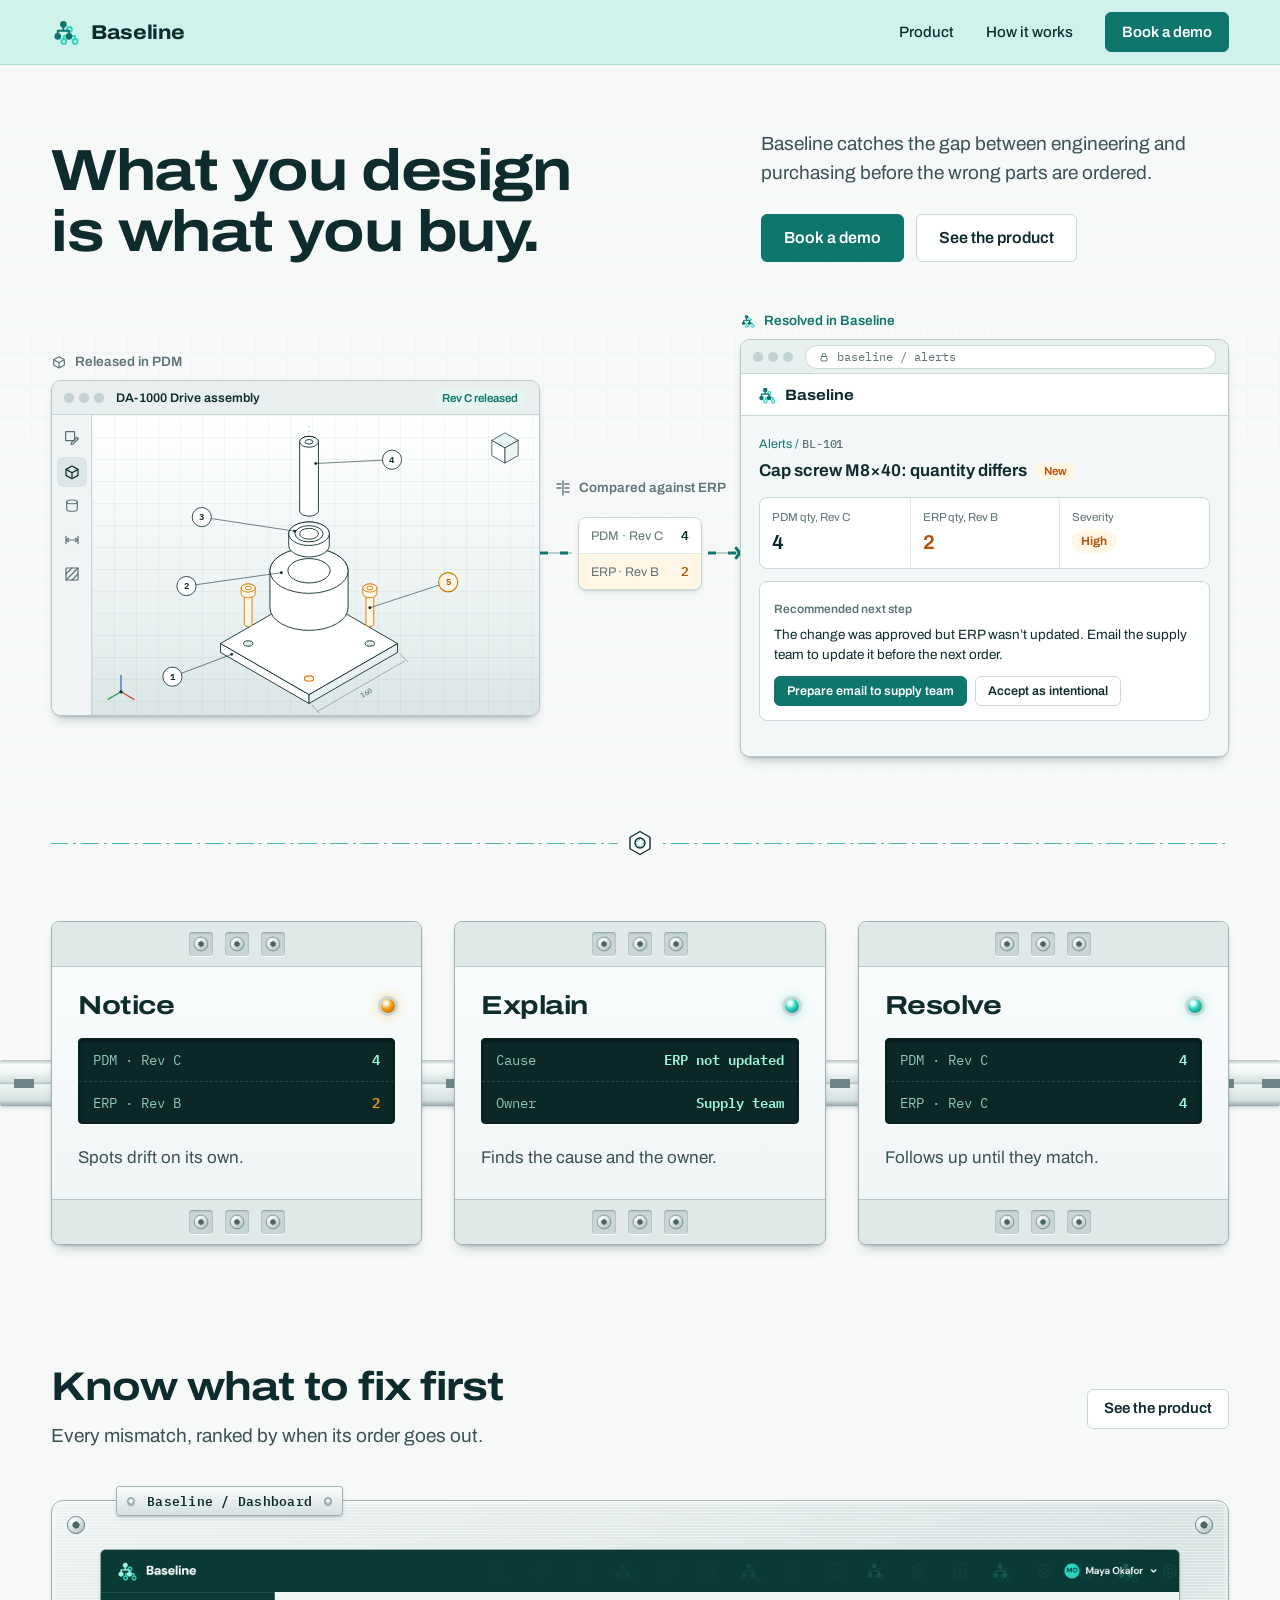
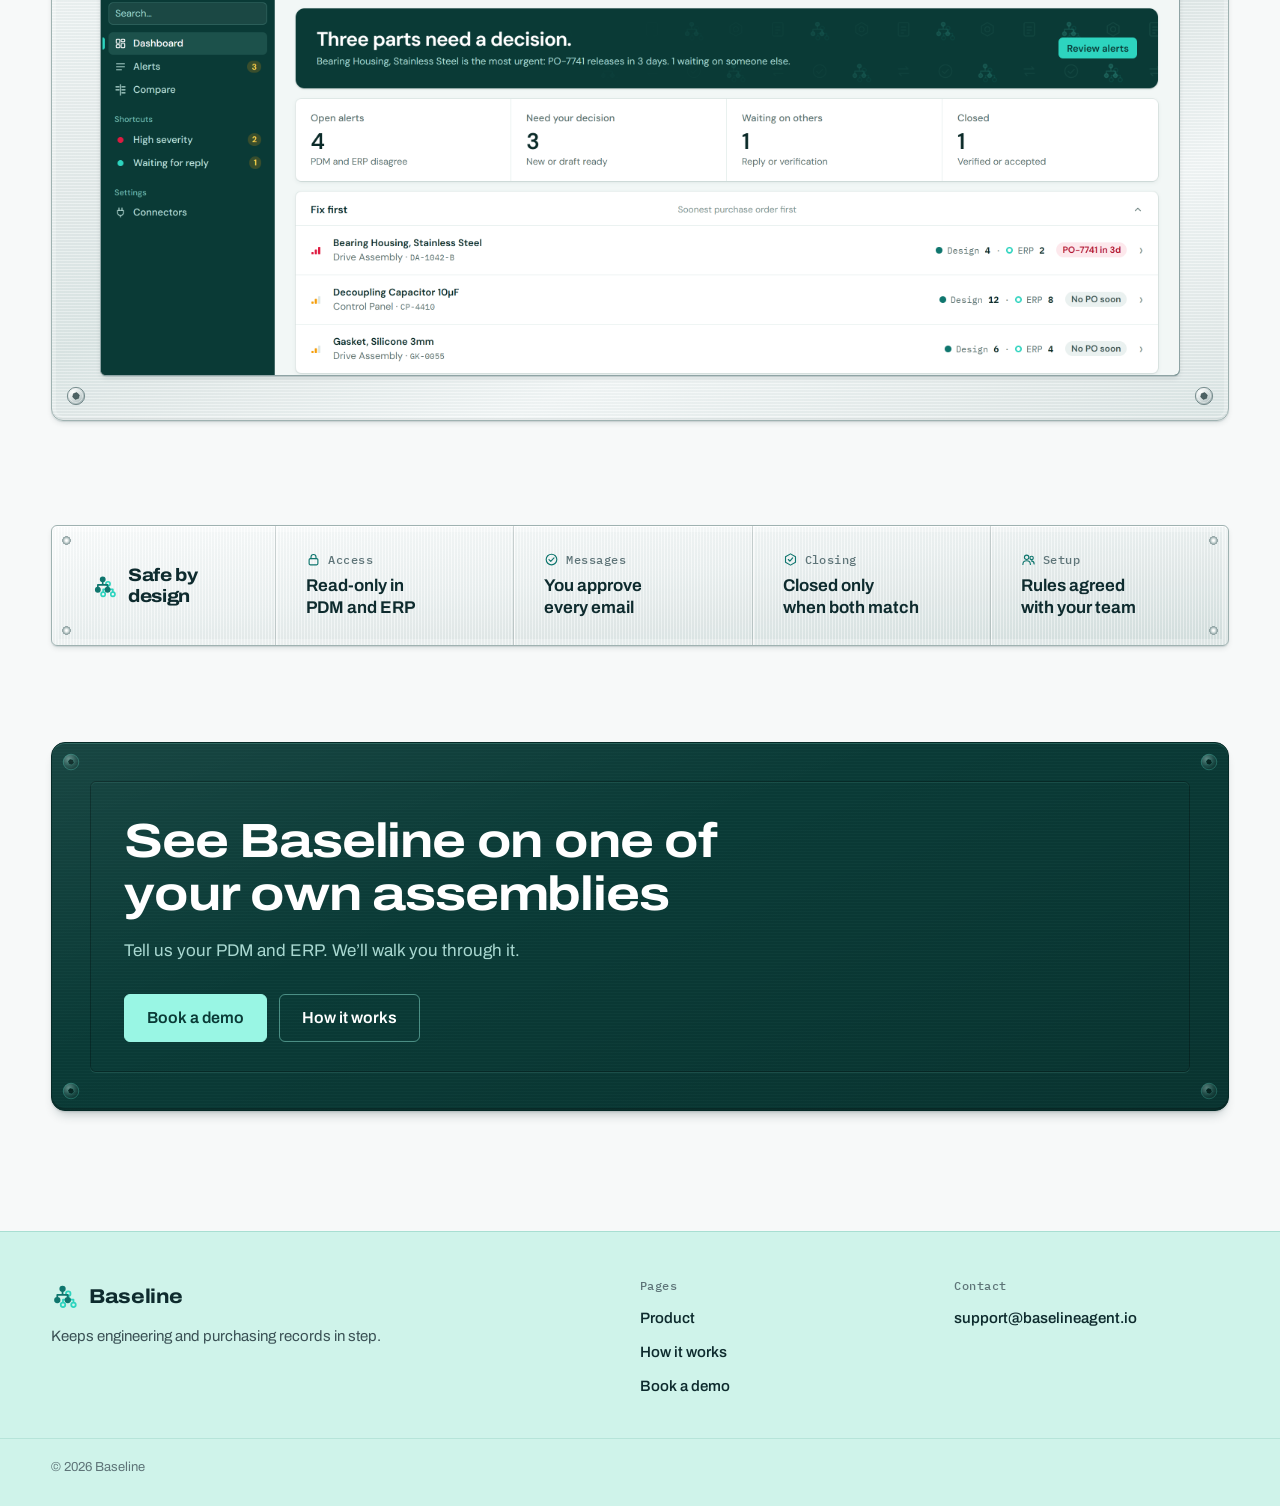
==== commit 288458a1: "Send demo requests by email through Resend - demo-mailer/: Cloudflare Worker that emails the team an" ====
--- a/baseline-website/index.html
+++ b/baseline-website/index.html
@@ -253,8 +253,7 @@
     </nav>
     <div class="foot-col">
       <p class="foot-k">Contact</p>
-      <a href="mailto:hello@example.com">hello@example.com</a>
-      <a href="tel:+15550100000">+1 (555) 010-0000</a>
+      <a href="mailto:support@baselineagent.io">support@baselineagent.io</a>
     </div>
   </div>
   <div class="wrap foot-base"><span>© <span class="year">2026</span> Baseline</span></div>
